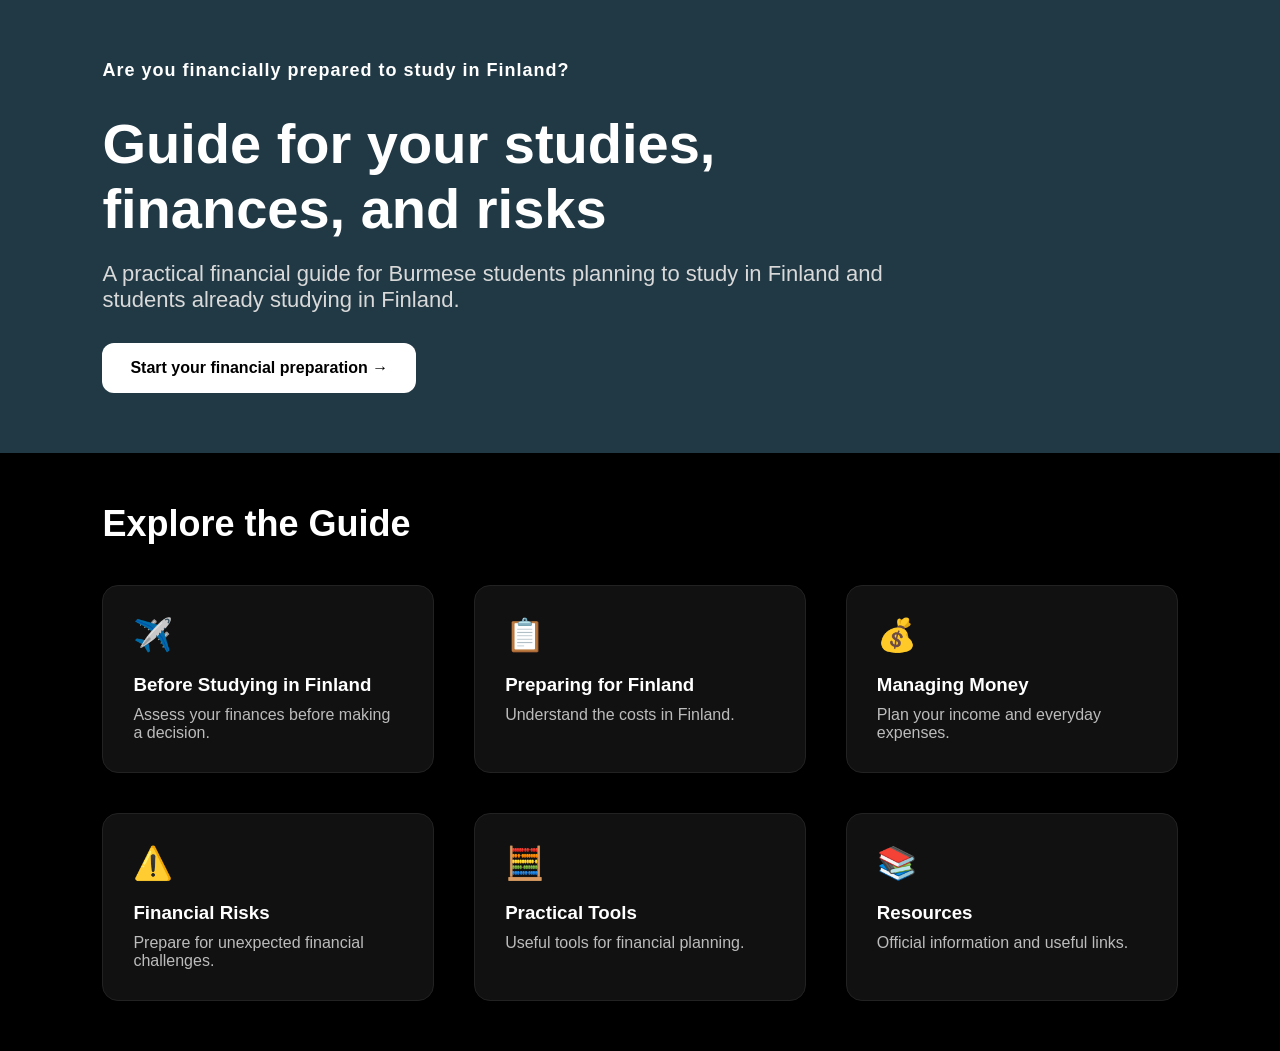
==== index.html @ 5224a12c "Rename main.html to index.html" ====
<!DOCTYPE html>
<html lang="en">
<head>
<meta charset="UTF-8">
<meta name="viewport" content="width=device-width, initial-scale=1.0">
<title>Financial Guide for Students in Finland</title>
<link rel="stylesheet" type="text/css" href="main.css">
<link rel="icon" type="image/x-icon" href="./image/favicon.png">
</head>

<body>

<div id="home">

    <section class="hero">

        <div class="logo">
         Are you financially prepared to study in Finland?
        </div>

        <h1>
        Guide for your studies, finances, and risks
        </h1>

        <p>
            A practical financial guide for Burmese students planning to study
            in Finland and students already studying in Finland.
        </p>

        <a href="#guide" class="btn">
            Start your financial preparation →
        </a>

    </section>

    <section class="container" id="guide">

        <h2 class="section-title">
            Explore the Guide
        </h2>

        <div class="grid">

            <div class="card" onclick="showPage('before')">
                <div class="card-icon">✈️</div>
                <h3>Before Studying in Finland</h3>
                <p>Assess your finances before making a decision.</p>
            </div>

            <div class="card" onclick="showPage('preparing')">
                <div class="card-icon">📋</div>
                <h3>Preparing for Finland</h3>
                <p>Understand the costs in Finland.</p>
            </div>

            <div class="card" onclick="showPage('money')">
                <div class="card-icon">💰</div>
                <h3>Managing Money</h3>
                <p>Plan your income and everyday expenses.</p>
            </div>

            <div class="card" onclick="showPage('risks')">
                <div class="card-icon">⚠️</div>
                <h3>Financial Risks</h3>
                <p>Prepare for unexpected financial challenges.</p>
            </div>

            <div class="card" onclick="showPage('tools')">
                <div class="card-icon">🧮</div>
                <h3>Practical Tools</h3>
                <p>Useful tools for financial planning.</p>
            </div>

            <div class="card" onclick="showPage('resources')">
                <div class="card-icon">📚</div>
                <h3>Resources</h3>
                <p>Official information and useful links.</p>
            </div>

        </div>

    </section>

</div>

<!-- BEFORE STUDYING -->

<section id="before" class="page">

    <button class="back-btn" onclick="goHome()">
        ← Back
    </button>

    <h2>Before Studying in Finland</h2>

    <p>
        This section helps prospective students evaluate whether they are
        financially prepared to study in Finland.
    </p>

    <ul>
        <li>Tuition fees</li>
        <li>Residence permit financial requirements</li>
        <li>Scholarships</li>
        <li>Estimated living costs</li>
        <li>Emergency funds</li>
    </ul>

</section>

<!-- PREPARING -->

<section id="preparing" class="page">

    <button class="back-btn" onclick="goHome()">
        ← Back
    </button>

    <h2>Preparing for Finland</h2>

    <ul>
        <li>Flight costs</li>
        <li>Housing deposits</li>
        <li>Health insurance</li>
        <li>Opening bank accounts</li>
        <li>Arrival checklist</li>
    </ul>

</section>

<!-- MONEY -->

<section id="money" class="page">

    <button class="back-btn" onclick="goHome()">
        ← Back
    </button>

    <h2>Managing Money</h2>

    <ul>
        <li>Budgeting techniques</li>
        <li>Tracking spending</li>
        <li>Part-time income management</li>
        <li>Saving strategies</li>
    </ul>

</section>

<!-- RISKS -->

<section id="risks" class="page">

    <button class="back-btn" onclick="goHome()">
        ← Back
    </button>

    <h2>Financial Risks</h2>

    <ul>
        <li>Inflation</li>
        <li>Currency fluctuations</li>
        <li>Rent increases</li>
        <li>Unexpected expenses</li>
    </ul>

</section>

<!-- TOOLS -->

<section id="tools" class="page">

    <button class="back-btn" onclick="goHome()">
        ← Back
    </button>

    <h2>Practical Tools</h2>

    <ul>
        <li>Budget Calculator</li>
        <li>Savings Goal Calculator</li>
        <li>Emergency Fund Calculator</li>
    </ul>

</section>

<!-- RESOURCES -->

<section id="resources" class="page">

    <button class="back-btn" onclick="goHome()">
        ← Back
    </button>

    <h2>Resources</h2>

    <ul>
        <li>Migri</li>
        <li>Kela</li>
        <li>Vero</li>
        <li>Studyinfo</li>
        <li>Student Housing Services</li>
    </ul>

</section>

<script>

function showPage(pageId){

    document.getElementById("home").classList.add("hidden");

    document.querySelectorAll(".page").forEach(page=>{
        page.classList.remove("active");
    });

    document.getElementById(pageId).classList.add("active");
}

function goHome(){

    document.getElementById("home").classList.remove("hidden");

    document.querySelectorAll(".page").forEach(page=>{
        page.classList.remove("active");
    });
}

</script>

</body>
</html>
---- main.css ----
*{
    margin:0;
    padding:0;
    box-sizing:border-box;
    font-family:Arial, sans-serif;
}

body{
    background:#000;
    color:white;
}

.hero{
    background:#203945;
    padding:60px 8%;
}

.logo{
    font-size:18px;
    font-weight:bold;
    letter-spacing:1px;
}

.hero h1{
    font-size:56px;
    margin-top:30px;
    max-width:800px;
}

.hero p{
    font-size:22px;
    margin-top:20px;
    color:#d9d9d9;
    max-width:850px;
}

.btn{
    display:inline-block;
    margin-top:30px;
    background:white;
    color:black;
    text-decoration:none;
    padding:16px 28px;
    border-radius:12px;
    font-weight:bold;
}

.container{
    padding:50px 8%;
}

.section-title{
    font-size:36px;
    margin-bottom:40px;
}

.grid{
    display:grid;
    grid-template-columns:repeat(auto-fit,minmax(300px,1fr));
    gap:40px;
}

.card{
    background:#111;
    border:1px solid #222;
    border-radius:16px;
    padding:30px;
    cursor:pointer;
    transition:0.3s;
}

.card:hover{
    transform:translateY(-5px);
    border-color:#22c55e;
}

.card-icon{
    font-size:32px;
    margin-bottom:20px;
}

.card h3{
    margin-bottom:10px;
}

.card p{
    color:#bcbcbc;
}

.page{
    display:none;
    padding:50px 8%;
}

.back-btn{
    background:#22c55e;
    color:black;
    border:none;
    padding:12px 20px;
    border-radius:10px;
    cursor:pointer;
    margin-bottom:30px;
    font-weight:bold;
}

.page h2{
    font-size:40px;
    margin-bottom:20px;
}

.page p{
    line-height:1.8;
    max-width:900px;
}

ul{
    margin-top:20px;
    margin-left:25px;
}

li{
    margin-top:10px;
}

.active{
    display:block;
}

.hidden{
    display:none;
}
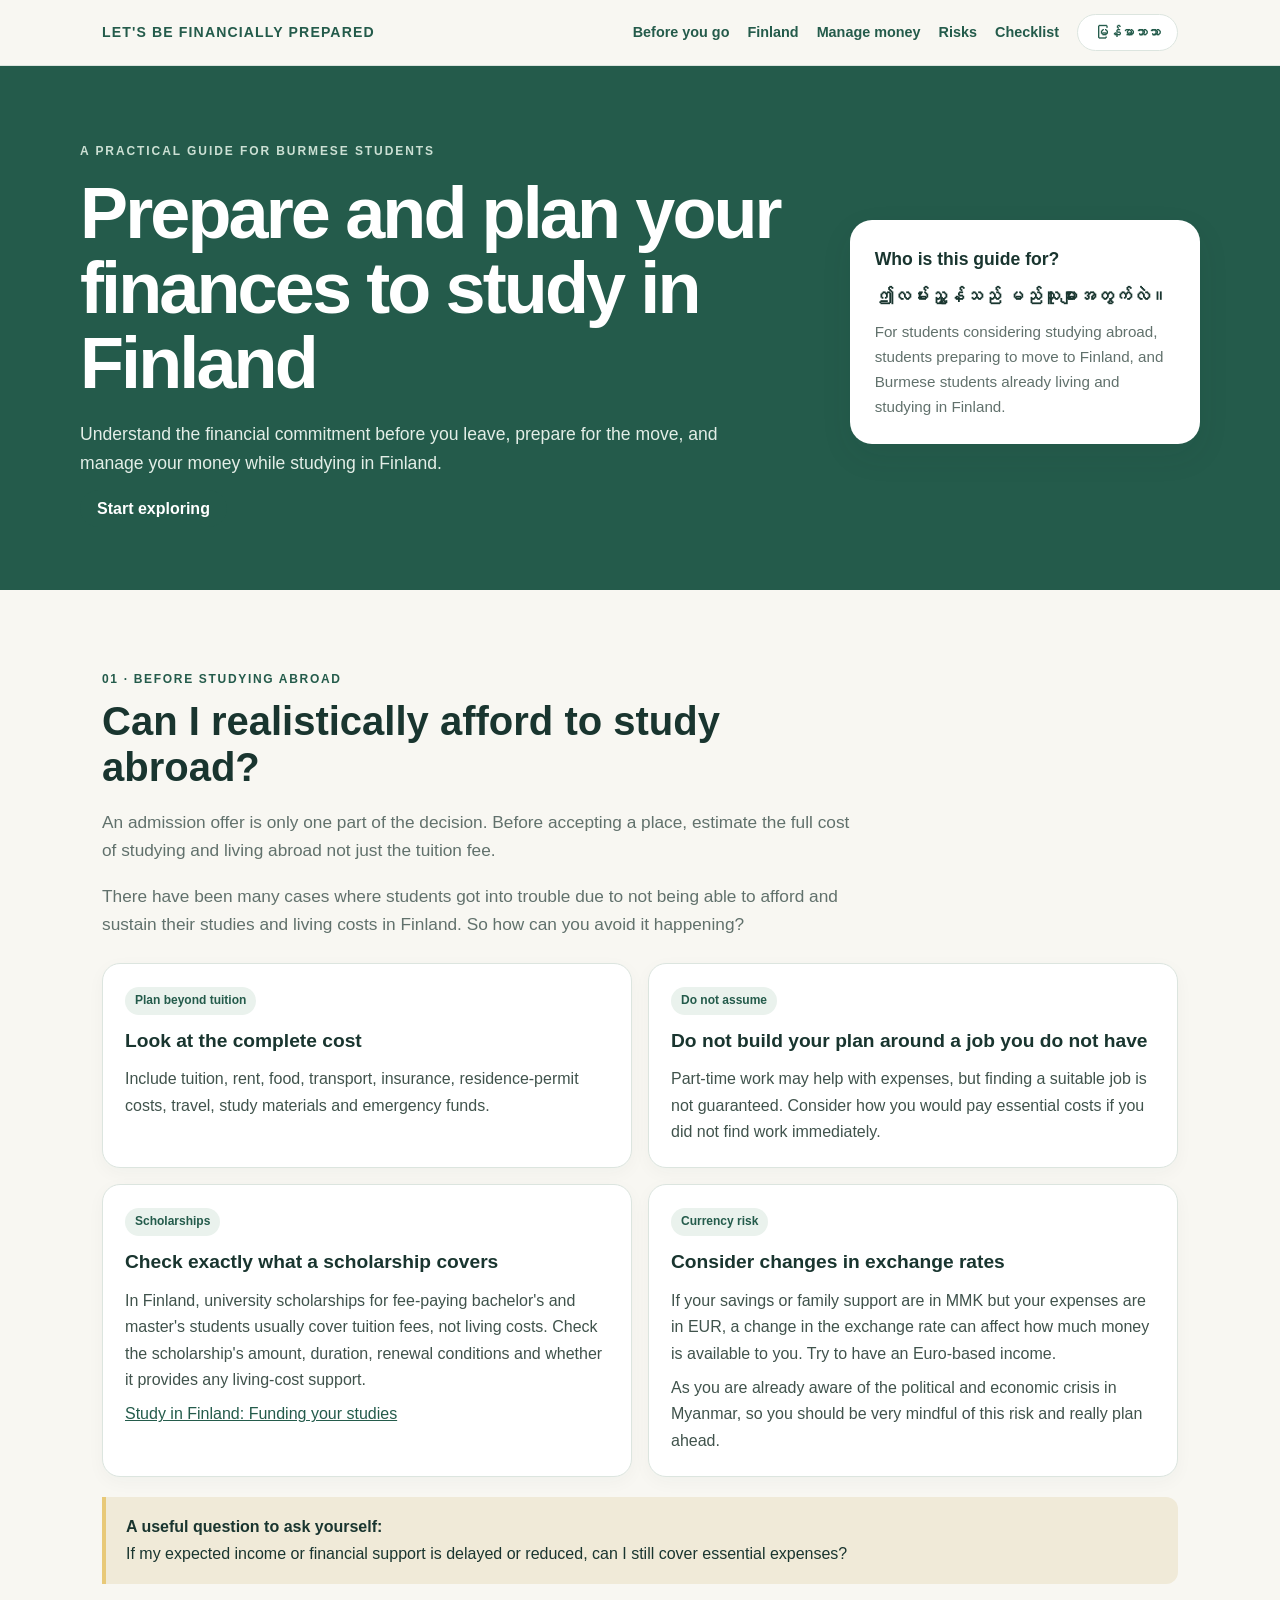
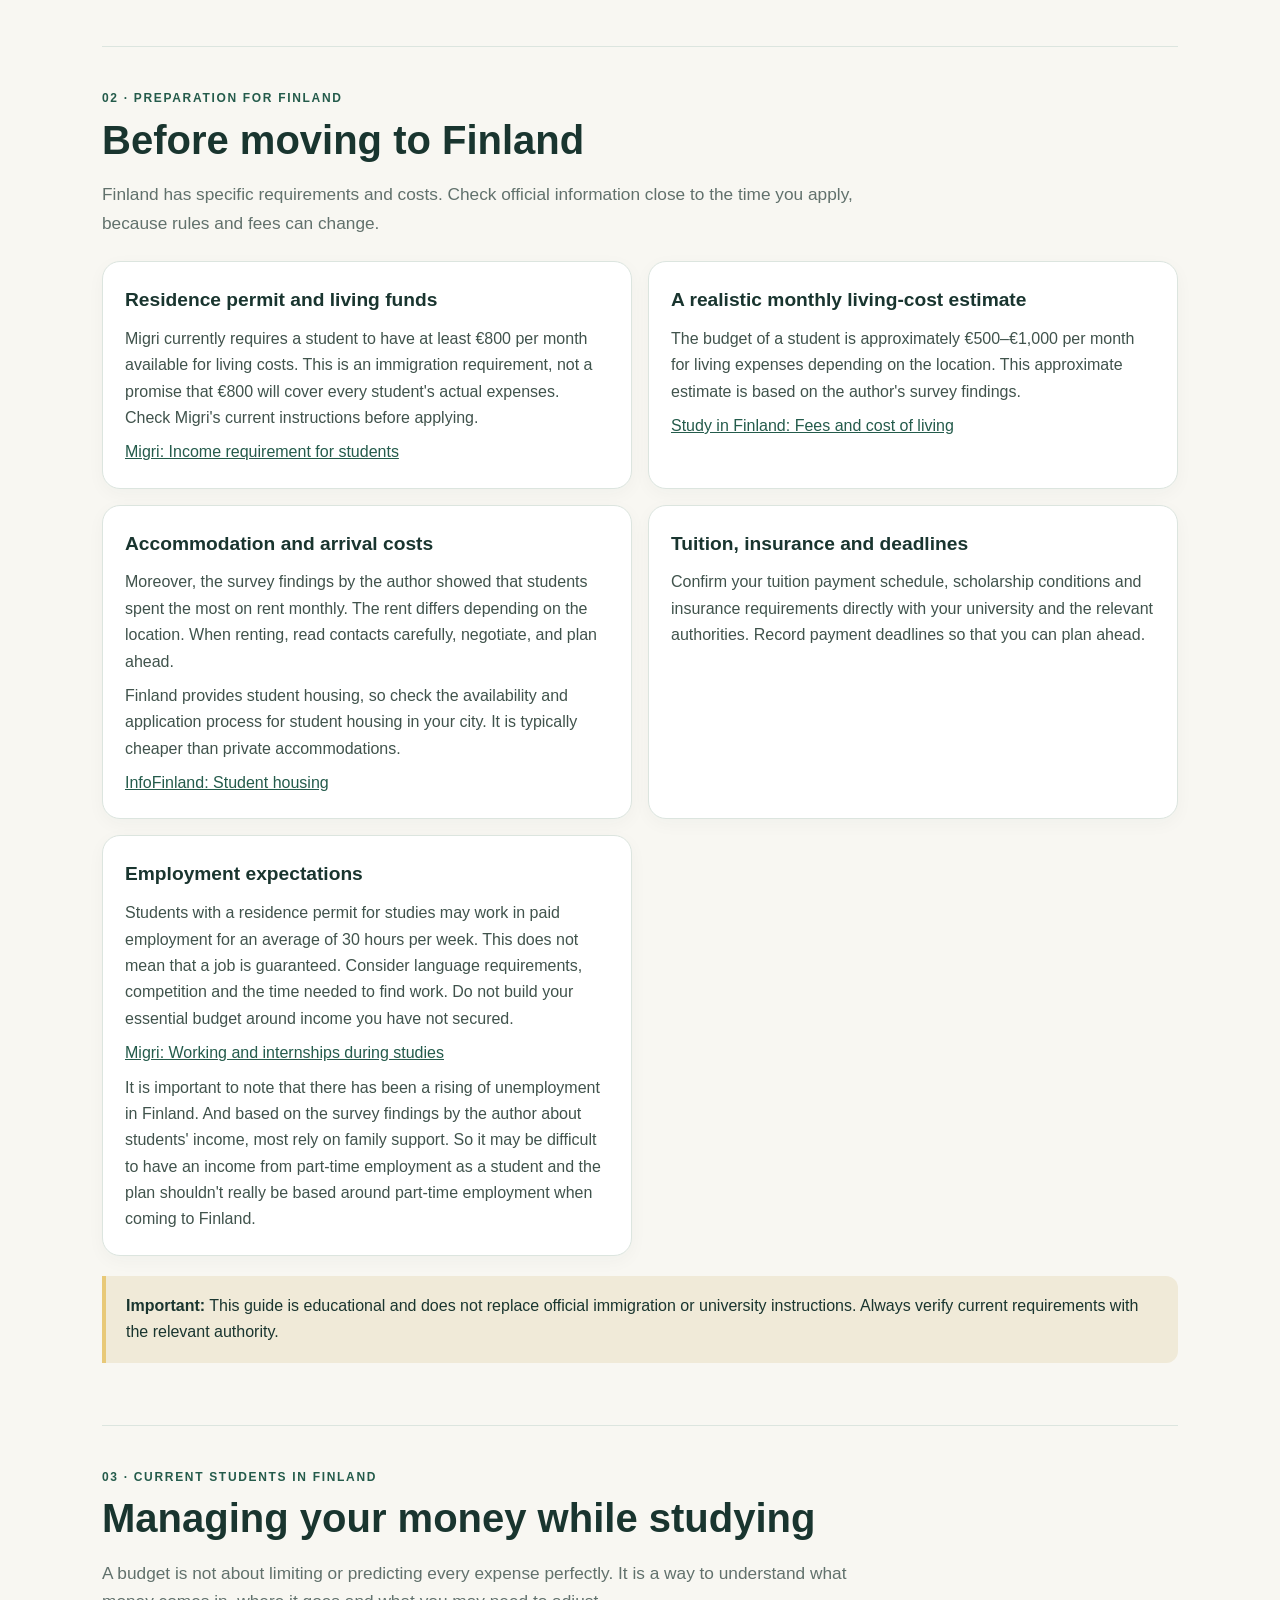
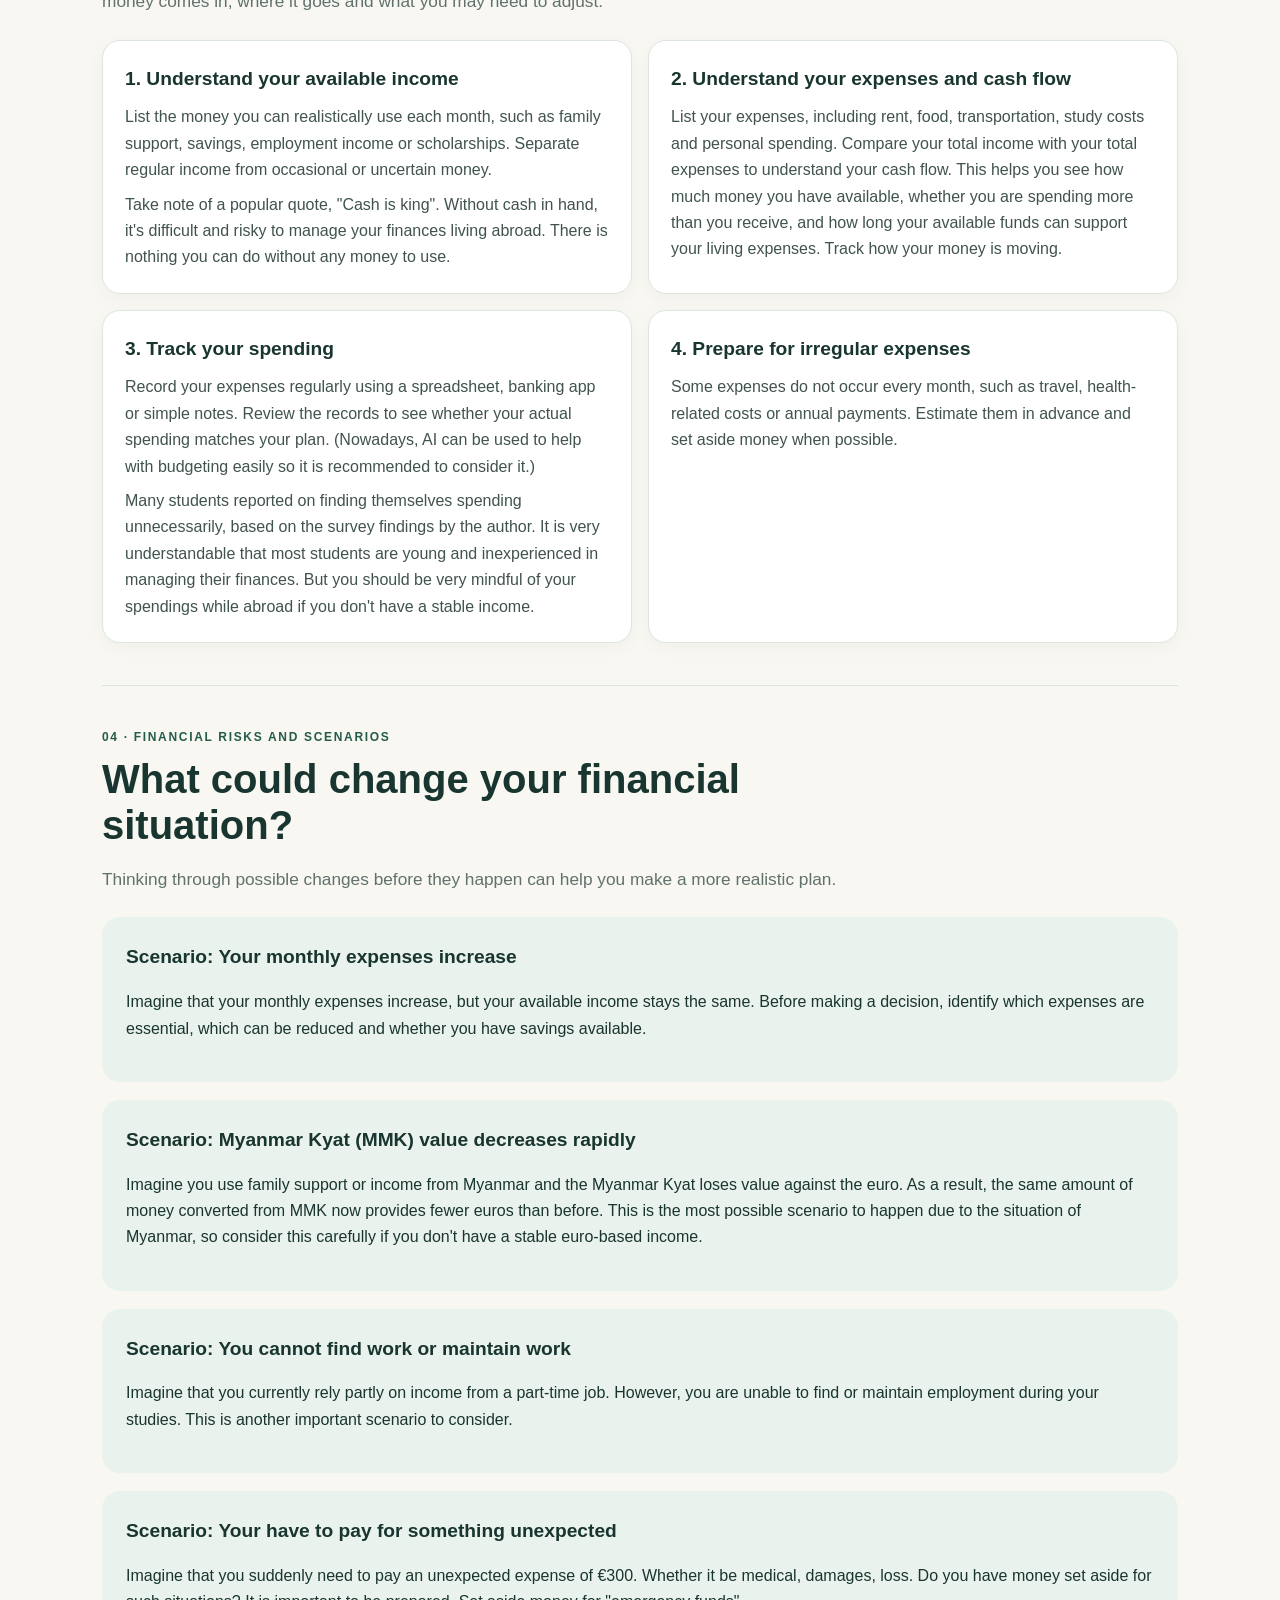
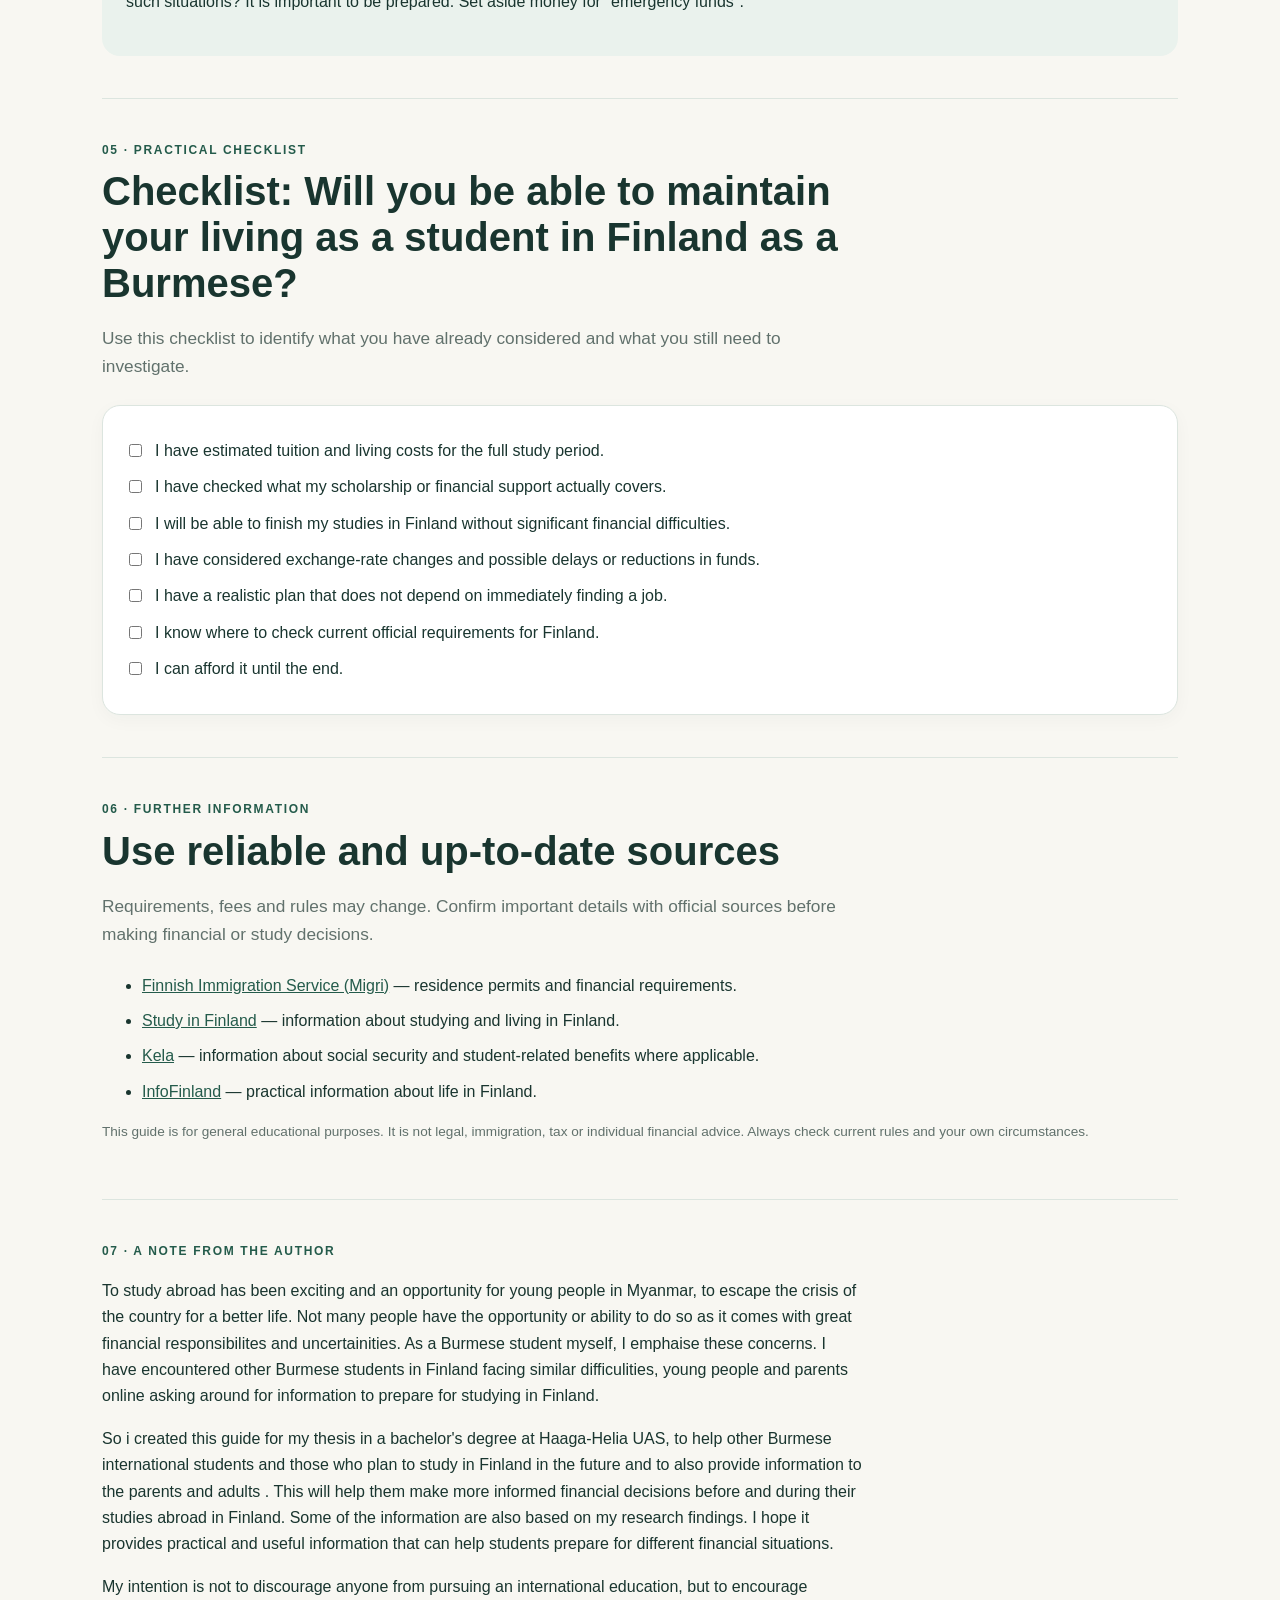
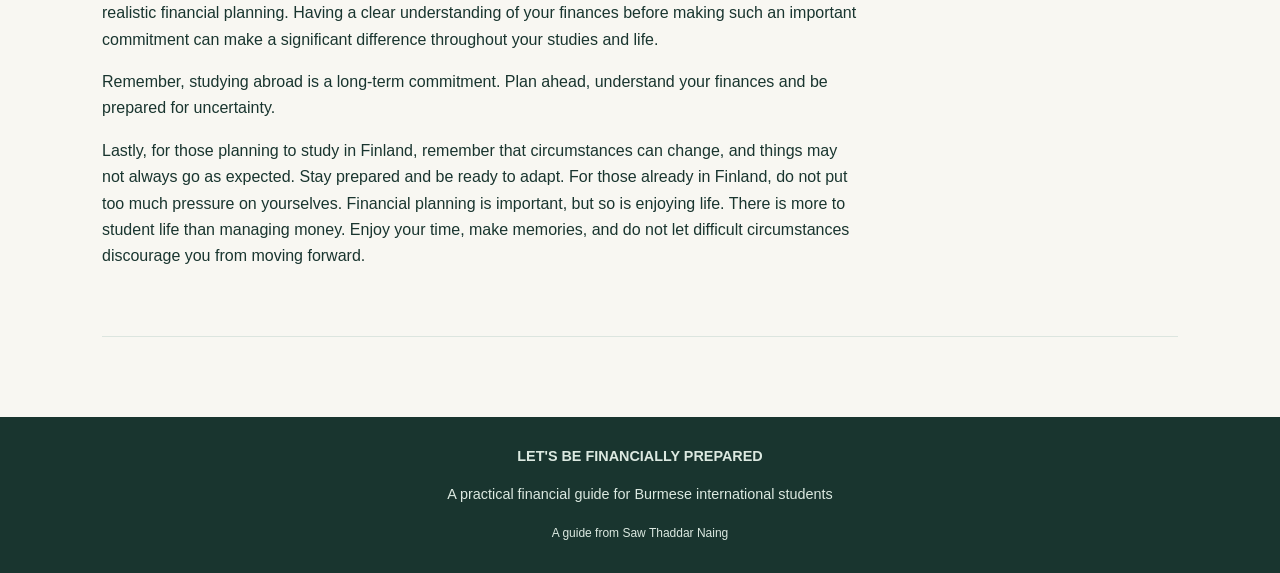
==== commit 14bd917d: "last" ====
--- a/index.html
+++ b/index.html
@@ -1,232 +1,350 @@
 <!DOCTYPE html>
 <html lang="en">
 <head>
-<meta charset="UTF-8">
-<meta name="viewport" content="width=device-width, initial-scale=1.0">
-<title>Financial Guide for Students in Finland</title>
-<link rel="stylesheet" type="text/css" href="main.css">
-<link rel="icon" type="image/x-icon" href="./image/favicon.png">
+  <meta charset="UTF-8">
+  <meta name="viewport" content="width=device-width, initial-scale=1.0">
+  <meta name="description" content="A bilingual financial preparedness guide for Burmese students planning to study abroad and students studying in Finland.">
+  <title>Financially Prepared | Burmese Student Guide</title>
+  <style>
+    :root {
+      --ink: #19352f; --muted: #61716c; --green: #245b4b; --mint: #eaf2ed;
+      --cream: #f8f7f2; --line: #dce5df; --gold: #e8c978; --white: #fff;
+      --shadow: 0 12px 32px rgba(25,53,47,.08);
+    }
+    * { box-sizing: border-box; }
+    html { scroll-behavior: smooth; }
+    body { margin: 0; background: var(--cream); color: var(--ink); font-family: Arial, "Noto Sans Myanmar", sans-serif; line-height: 1.65; }
+    a { color: var(--green); }
+    .topbar { position: sticky; top: 0; z-index: 10; background: rgba(248,247,242,.96); backdrop-filter: blur(10px); border-bottom: 1px solid var(--line); }
+    .nav { max-width: 1120px; margin: auto; padding: 14px 22px; display: flex; align-items: center; justify-content: space-between; gap: 16px; }
+    .brand { font-weight: 800; letter-spacing: .08em; font-size: .88rem; color: var(--green); }
+    .navlinks { display: flex; gap: 18px; flex-wrap: wrap; align-items: center; }
+    .navlinks a { text-decoration: none; font-size: .9rem; font-weight: 600; }
+    button, .button { border: 0; border-radius: 999px; padding: 10px 17px; background: var(--green); color: white; font-weight: 700; cursor: pointer; text-decoration: none; }
+    button.secondary { background: var(--white); color: var(--green); border: 1px solid var(--line); }
+    .hero { background: var(--green); color: white; padding: 76px 22px 68px; }
+    .hero-inner { max-width: 1120px; margin: auto; display: grid; grid-template-columns: 1.35fr .65fr; gap: 42px; align-items: center; }
+    .eyebrow { text-transform: uppercase; letter-spacing: .16em; font-size: .75rem; color: #cce0d4; font-weight: 700; }
+    h1 { font-size: clamp(2.4rem, 6vw, 4.5rem); line-height: 1.04; margin: 14px 0 20px; letter-spacing: -.04em; }
+    .hero p { max-width: 680px; color: #e3eee7; font-size: 1.1rem; }
+    .hero-card { background: #fff; color: var(--ink); border-radius: 22px; padding: 25px; box-shadow: var(--shadow); }
+    .hero-card strong { display: block; font-size: 1.1rem; margin-bottom: 8px; }
+    .hero-card p { color: var(--muted); font-size: .95rem; margin: 0; }
+    main { max-width: 1120px; margin: auto; padding: 38px 22px 80px; }
+    .section { padding: 42px 0; border-bottom: 1px solid var(--line); scroll-margin-top: 82px; }
+    .section-head { max-width: 760px; margin-bottom: 24px; }
+    .kicker { color: var(--green); text-transform: uppercase; font-size: .75rem; font-weight: 800; letter-spacing: .14em; }
+    h2 { font-size: clamp(1.8rem, 4vw, 2.5rem); line-height: 1.15; margin: 8px 0 12px; }
+    h3 { margin: 0 0 10px; font-size: 1.2rem; }
+    .lead { color: var(--muted); font-size: 1.08rem; }
+    .cards { display: grid; grid-template-columns: repeat(2, minmax(0,1fr)); gap: 16px; }
+    .card { background: white; border: 1px solid var(--line); border-radius: 18px; padding: 22px; box-shadow: 0 5px 18px rgba(25,53,47,.035); }
+    .card p { margin: 8px 0 0; color: #40534c; }
+    .tag { display: inline-block; background: var(--mint); color: var(--green); border-radius: 999px; padding: 4px 10px; font-size: .75rem; font-weight: 700; margin-bottom: 10px; }
+    .callout { background: #f0ead8; border-left: 4px solid var(--gold); padding: 17px 20px; border-radius: 0 12px 12px 0; margin: 20px 0; }
+    .steps { padding-left: 22px; }
+    .steps li { padding: 4px 0 8px; }
+    .lang-my { display: none; }
+    body.mm .lang-en { display: none; }
+    body.mm .lang-my { display: block; }
+    .bilingual-note { font-size: .85rem; color: var(--muted); }
+    .scenario { background: var(--mint); border-radius: 18px; padding: 24px; margin-top: 18px; }
+    .checklist label { display: flex; gap: 10px; margin: 10px 0; align-items: flex-start; }
+    .checklist input { margin-top: 6px; accent-color: var(--green); }
+    .resource-list li { margin: 9px 0; }
+    footer { background: #19352f; color: #dce9e1; padding: 28px 22px; text-align: center; font-size: .9rem; }
+    footer a { color: white; }
+    @media (max-width: 760px) {
+      .hero-inner { grid-template-columns: 1fr; }
+      .nav { align-items: flex-start; flex-direction: column; }
+      .navlinks { gap: 12px; }
+      .cards { grid-template-columns: 1fr; }
+    }
+  </style>
 </head>
-
 <body>
-
-<div id="home">
-
-    <section class="hero">
-
-        <div class="logo">
-         Are you financially prepared to study in Finland?
-        </div>
-
-        <h1>
-        Guide for your studies, finances, and risks
-        </h1>
-
-        <p>
-            A practical financial guide for Burmese students planning to study
-            in Finland and students already studying in Finland.
-        </p>
-
-        <a href="#guide" class="btn">
-            Start your financial preparation →
-        </a>
+<header class="topbar">
+  <nav class="nav" aria-label="Main navigation">
+    <div class="brand">LET'S BE FINANCIALLY PREPARED</div>
+    <div class="navlinks">
+      <a href="#before">Before you go</a>
+      <a href="#finland">Finland</a>
+      <a href="#manage">Manage money</a>
+      <a href="#risks">Risks</a>
+      <a href="#tools">Checklist</a>
+      <button class="secondary" id="languageButton" type="button" aria-label="Switch language">မြန်မာဘာသာ</button>
+    </div>
+  </nav>
+</header>
+
+<section class="hero">
+  <div class="hero-inner">
+    <div>
+      <div class="eyebrow lang-en">A practical guide for Burmese students</div>
+      <div class="eyebrow lang-my">မြန်မာကျောင်းသား/သူများအတွက် လက်တွေ့အသုံးဝင်သော လမ်းညွှန်</div>
+      <h1 class="lang-en">Prepare and plan your finances to study in Finland</h1>
+      <h1 class="lang-my">နိုင်ငံခြားပညာသင်ခရီး၊ သင့်ငွေကြေး၊ သင့်အစီအစဉ်</h1>
+      <p class="lang-en">Understand the financial commitment before you leave, prepare for the move, and manage your money while studying in Finland.</p>
+      <p class="lang-my">နိုင်ငံခြားသို့ မထွက်ခွာမီ ကုန်ကျစရိတ်များကို နားလည်ပါ။ ဖင်လန်သို့ ပြောင်းရွှေ့ရန် ပြင်ဆင်ပါ။ ပညာသင်နေစဉ် ငွေကြေးကို စနစ်တကျ စီမံခန့်ခွဲပါ။</p>
+      <a class="button" href="#before"><span class="lang-en">Start exploring</span><span class="lang-my">စတင်လေ့လာရန်</span></a>
+    </div>
+    <aside class="hero-card">
+      <strong class="lang-en">Who is this guide for?</strong>
+      <strong class="lang-my">ဤလမ်းညွှန်သည် မည်သူများအတွက်လဲ။</strong> 
+      <p class="lang-en">For students considering studying abroad, students preparing to move to Finland, and Burmese students already living and studying in Finland.</p>
+      <p class="lang-my">နိုင်ငံခြားတွင် ပညာသင်ရန် စဉ်းစားနေသူများ၊ ဖင်လန်သို့ ပြောင်းရွှေ့ရန် ပြင်ဆင်နေသူများနှင့် ဖင်လန်တွင် ပညာသင်နေပြီးသား မြန်မာကျောင်းသား/သူများအတွက် ဖြစ်သည်။</p>
+    </aside>
+  </div>
+</section>
+
+<main>
+  <section class="section" id="before">
+    <div class="section-head">
+      <div class="kicker">01 · Before studying abroad</div>
+      <h2 class="lang-en">Can I realistically afford to study abroad?</h2>
+      <h2 class="lang-my">နိုင်ငံခြားတွင် ပညာသင်ရန် ငွေကြေးအရ တကယ်တတ်နိုင်ပါသလား။</h2>
+      <p class="lead lang-en">An admission offer is only one part of the decision. Before accepting a place, estimate the full cost of studying and living abroad not just the tuition fee.</p>
+      <p class="lead lang-my">တက္ကသိုလ်ဝင်ခွင့်ရခြင်းသည် ဆုံးဖြတ်ချက်၏ အစိတ်အပိုင်းတစ်ခုသာ ဖြစ်သည်။ လက်ခံမဆုံးဖြတ်မီ ကျောင်းလခတစ်ခုတည်းမဟုတ်ဘဲ ပညာသင်ခြင်းနှင့် နေထိုင်ခြင်းအတွက် စုစုပေါင်းကုန်ကျစရိတ်ကို ခန့်မှန်းပါ။</p>
+      <p class="lead lang-en"> There have been many cases where students got into trouble due to not being able to afford and sustain their studies and living costs in Finland. So how can you avoid it happening?</p>
+      <p class="lead lang-my">ဖင်လန်နိုင်ငံတွင် ပညာသင်ကြားနေစဉ် ကျောင်းစရိတ်နှင့် နေထိုင်စရိတ်များကို ရေရှည်မတတ်နိုင်ခြင်းကြောင့် အခက်အခဲများ ကြုံတွေ့ခဲ့ရသော ကျောင်းသားများလည်း ရှိပါသည်။ ထိုကဲ့သို့သော အခြေအနေမျိုး မကြုံတွေ့ရစေရန် သင်မည်သို့ ကြိုတင်ပြင်ဆင်နိုင်မည်နည်း။</p>
+
+    </div>
+    <div class="cards">
+      <article class="card">
+        <span class="tag">Plan beyond tuition</span>
+        <h3 class="lang-en">Look at the complete cost</h3>
+        <h3 class="lang-my">စုစုပေါင်းကုန်ကျစရိတ်ကို ကြည့်ပါ</h3>
+        <p class="lang-en">Include tuition, rent, food, transport, insurance, residence-permit costs, travel, study materials and emergency funds.</p>
+        <p class="lang-my">ကျောင်းလခ၊ အိမ်ငှားခ၊ အစားအသောက်၊ သယ်ယူပို့ဆောင်ရေး၊ အာမခံ၊ နေထိုင်ခွင့်လျှောက်ထားစရိတ်၊ ခရီးစရိတ်၊ သင်ထောက်ကူပစ္စည်းနှင့် မမျှော်လင့်ထားသော ကုန်ကျစရိတ်များကို ထည့်တွက်ပါ။ </p>
+      </article>
+      <article class="card">
+        <span class="tag">Do not assume</span>
+        <h3 class="lang-en">Do not build your plan around a job you do not have</h3>
+        <h3 class="lang-my">မရရှိသေးသော အလုပ်ဝင်ငွေကို အခြေခံပြီး အစီအစဉ်မဆွဲပါနှင့်</h3>
+        <p class="lang-en">Part-time work may help with expenses, but finding a suitable job is not guaranteed. Consider how you would pay essential costs if you did not find work immediately.</p>
+        <p class="lang-my">အချိန်ပိုင်းအလုပ်သည် ကုန်ကျစရိတ်များကို ကူညီပေးနိုင်သော်လည်း သင့်တော်သောအလုပ်ကို ချက်ချင်းရမည်ဟု အာမခံမရှိပါ။ အလုပ်မရသေးသည့်အချိန်တွင် မဖြစ်မနေကုန်ကျစရိတ်များကို မည်သို့ပေးချေမည်ကို ကြိုတင်စဉ်းစားပါ။</p>
+      </article>
+      <article class="card">
+        <span class="tag">Scholarships</span>
+        <h3 class="lang-en">Check exactly what a scholarship covers</h3>
+        <h3 class="lang-my">ပညာသင်ဆုက မည်သည့်ကုန်ကျစရိတ်များကို ကာမိသည်ကို စစ်ဆေးပါ</h3>
+        <p class="lang-en">In Finland, university scholarships for fee-paying bachelor's and master's students usually cover tuition fees, not living costs. Check the scholarship's amount, duration, renewal conditions and whether it provides any living-cost support.</p>
+        <p class="lang-my">ဖင်လန်တွင် ကျောင်းလခပေးရသော ဘွဲ့ကြိုနှင့် မဟာဘွဲ့ကျောင်းသားများအတွက် တက္ကသိုလ်ပညာသင်ဆုများသည် ပုံမှန်အားဖြင့် ကျောင်းလခကိုသာ ကာမိပြီး နေထိုင်စရိတ်ကို မကာမိတတ်ပါ။ ပညာသင်ဆု၏ ပမာဏ၊ ကာလ၊ သက်တမ်းတိုးရန် စည်းကမ်းချက်များနှင့် နေထိုင်စရိတ်အတွက် အထောက်အပံ့ပါဝင်မှုရှိမရှိ စစ်ဆေးပါ။</p>
+        <p><a href="https://www.studyinfinland.fi/funding-your-studies" target="_blank" rel="noopener">Study in Finland: Funding your studies</a></p>
+      </article>
+      <article class="card">
+        <span class="tag">Currency risk</span>
+        <h3 class="lang-en">Consider changes in exchange rates</h3>
+        <h3 class="lang-my">ငွေလဲနှုန်းပြောင်းလဲမှုကို ထည့်သွင်းစဉ်းစားပါ</h3>
+        <p class="lang-en">If your savings or family support are in MMK but your expenses are in EUR, a change in the exchange rate can affect how much money is available to you. Try to have an Euro-based income.</p>
+        <p class="lang-my">သင့်စုဆောင်းငွေ သို့မဟုတ် မိသားစုထောက်ပံ့ငွေသည် ကျပ်ငွေဖြစ်ပြီး ကုန်ကျစရိတ်များသည် ယူရိုဖြစ်ပါက ငွေလဲနှုန်းပြောင်းလဲမှုကြောင့် ရရှိနိုင်သော ယူရိုပမာဏ ပြောင်းလဲနိုင်သည်။ ပညာသင်ကာလတစ်ခုလုံးအတွက် ငွေလဲနှုန်းတစ်ခုတည်းကိုသာ အခြေခံမထားပါနှင့်။ ယူရိုငွေဖြင့် ဝင်ငွေရရှိနိုင်မည့် နည်းလမ်းများကို ကြိုးစားရှာဖွေပါ။</p>
+        <p class="lang-en">As you are already aware of the political and economic crisis in Myanmar, so you should be very mindful of this risk and really plan ahead.</p>
+        <p class="lang-my">မြန်မာနိုင်ငံ၏ နိုင်ငံရေးနှင့် စီးပွားရေးအကျပ်အတည်းများအကြောင်း သင်သိရှိပြီးဖြစ်သည့်အတိုင်း ဤအန္တရာယ်ကို အလေးအနက်ထား စဉ်းစားရန်နှင့် ငွေကြေးဆိုင်ရာ အစီအစဉ်များကို ကြိုတင်သေချာစွာ ရေးဆွဲထားရန် အရေးကြီးပါသည်။</p>
+      </article>
+    </div>
+    <div class="callout">
+      <strong class="lang-en">A useful question to ask yourself:</strong><strong class="lang-my">မိမိကိုယ်ကို မေးသင့်သော မေးခွန်းတစ်ခု -</strong>
+      <div class="lang-en">If my expected income or financial support is delayed or reduced, can I still cover essential expenses?</div>
+      <div class="lang-my">မျှော်မှန်းထားသော ဝင်ငွေ သို့မဟုတ် ငွေကြေးထောက်ပံ့မှု နောက်ကျခြင်း သို့မဟုတ် လျော့နည်းခြင်းရှိပါက မဖြစ်မနေကုန်ကျစရိတ်များကို ဆက်လက်ပေးချေနိုင်ပါသလား။</div>
+    </div>
+  </section>
+
+  <section class="section" id="finland">
+    <div class="section-head">
+      <div class="kicker">02 · Preparation for Finland </div>
+      <h2 class="lang-en">Before moving to Finland</h2>
+      <h2 class="lang-my">ဖင်လန်သို့ မပြောင်းရွှေ့မီ</h2>
+      <p class="lead lang-en">Finland has specific requirements and costs. Check official information close to the time you apply, because rules and fees can change.</p>
+      <p class="lead lang-my">ဖင်လန်တွင် သီးခြားလိုအပ်ချက်များနှင့် ကုန်ကျစရိတ်များ ရှိသည်။ စည်းမျဉ်းများနှင့် အခကြေးငွေများ ပြောင်းလဲနိုင်သောကြောင့် လျှောက်ထားမည့်အချိန်နှင့် နီးကပ်စွာ တရားဝင်အချက်အလက်များကို စစ်ဆေးပါ။</p>
+    </div>
+    <div class="cards">
+      <article class="card">
+        <h3 class="lang-en">Residence permit and living funds</h3><h3 class="lang-my">နေထိုင်ခွင့်နှင့် နေထိုင်စရိတ်အတွက် ငွေကြေး</h3>
+        <p class="lang-en">Migri currently requires a student to have at least €800 per month available for living costs. This is an immigration requirement, not a promise that €800 will cover every student's actual expenses. Check Migri's current instructions before applying.</p>
+        <p class="lang-my">လက်ရှိ Migri သတ်မှတ်ချက်အရ ကျောင်းသားတစ်ဦးသည် နေထိုင်စရိတ်အတွက် တစ်လလျှင် အနည်းဆုံး ယူရို ၈၀၀ ရရှိနိုင်ရမည်။ ဤပမာဏသည် လူဝင်မှုကြီးကြပ်ရေးဆိုင်ရာ လိုအပ်ချက်ဖြစ်ပြီး ကျောင်းသားတိုင်း၏ အမှန်တကယ်ကုန်ကျစရိတ်အားလုံးကို ယူရို ၈၀၀ ဖြင့် လုံလောက်မည်ဟု အာမခံခြင်း မဟုတ်ပါ။ မလျှောက်ထားမီ Migri ၏ လက်ရှိညွှန်ကြားချက်များကို စစ်ဆေးပါ။</p>
+        <p><a href="https://migri.fi/en/income-requirement-for-students" target="_blank" rel="noopener">Migri: Income requirement for students</a></p>
+      </article>
+      <article class="card">
+        <h3 class="lang-en">A realistic monthly living-cost estimate</h3><h3 class="lang-my">လက်တွေ့ကျသော လစဉ်နေထိုင်စရိတ် ခန့်မှန်းချက်</h3>
+        <p class="lang-en">The budget of a student is approximately €500–€1,000 per month for living expenses depending on the location. This approximate estimate is based on the author's survey findings.</p>
+        <p class="lang-my">ကျောင်းသားတစ်ဦး၏ နေထိုင်စရိတ်သည် နေထိုင်ရာဒေသပေါ်မူတည်၍ တစ်လလျှင် ယူရို ၅၀၀ မှ ၁,၀၀၀ ခန့်အထိ ရှိနိုင်သည်။ ဤခန့်မှန်းပမာဏသည် စာရေးသူက ကောက်ယူခဲ့သော စစ်တမ်းရလဒ်များအပေါ် အခြေခံထားခြင်းဖြစ်သည်။</p>
+        <p><a href="https://www.studyinfinland.fi/funding-your-studies/fees-and-cost-living" target="_blank" rel="noopener">Study in Finland: Fees and cost of living</a></p>
+      </article>
+      <article class="card">
+        <h3 class="lang-en">Accommodation and arrival costs</h3><h3 class="lang-my">နေထိုင်ရန်နေရာနှင့် ရောက်ရှိချိန်ကုန်ကျစရိတ်</h3>
+        <p class="lang-en">Moreover, the survey findings by the author showed that students spent the most on rent monthly. The rent differs depending on the location. When renting, read contacts carefully, negotiate, and plan ahead.</p>
+        <p class="lang-my">ရောက်ရှိမီ သို့မဟုတ် ရောက်ရှိပြီးမကြာမီ အာမခံငွေ၊ ပထမလအိမ်ငှားခ၊ ပရိဘောဂနှင့် အိမ်သုံးပစ္စည်းများအတွက် ပေးချေရမည်လား စစ်ဆေးပါ။ ဝင်ငွေမရရှိမီကာလအတွက် ငွေကြေးကို ကြိုတင်စီစဉ်ပါ။</p>
+        <p class="lang-en">Finland provides student housing, so check the availability and application process for student housing in your city. It is typically cheaper than private accommodations.</p>
+        <p class="lang-my">ဖင်လန်နိုင်ငံတွင် ကျောင်းသားများအတွက် သီးသန့်အိမ်ရာများ (Student Housing) ရှိပါသည်။ ထို့ကြောင့် သင်နေထိုင်မည့်မြို့တွင် ကျောင်းသားအိမ်ရာများ ရရှိနိုင်မှုနှင့် လျှောက်ထားရမည့် လုပ်ငန်းစဉ်များကို ကြိုတင်စုံစမ်းပါ။ ကျောင်းသားအိမ်ရာများ၏ ငှားရမ်းခသည် ပုံမှန်အားဖြင့် ပုဂ္ဂလိကအိမ်ငှားခများထက် သက်သာလေ့ရှိပါသည်။</p>
+        <p><a href="https://infofinland.fi/en/housing/student-housing" target="_blank" rel="noopener">InfoFinland: Student housing</a></p>
+        
+      </article>
+      <article class="card">
+        <h3 class="lang-en">Tuition, insurance and deadlines</h3><h3 class="lang-my">ကျောင်းလခ၊ အာမခံနှင့် နောက်ဆုံးရက်များ</h3>
+        <p class="lang-en">Confirm your tuition payment schedule, scholarship conditions and insurance requirements directly with your university and the relevant authorities. Record payment deadlines so that you can plan ahead.</p>
+        <p class="lang-my">ကျောင်းလခပေးချေရမည့်အချိန်ဇယား၊ ပညာသင်ဆုစည်းကမ်းချက်များနှင့် အာမခံလိုအပ်ချက်များကို သင့်တက္ကသိုလ်နှင့် သက်ဆိုင်ရာအာဏာပိုင်များထံ တိုက်ရိုက်အတည်ပြုပါ။ ကြိုတင်စီစဉ်နိုင်ရန် ပေးချေရမည့်နောက်ဆုံးရက်များကို မှတ်သားထားပါ။</p>
+      </article>
+      <article class="card">
+        <h3 class="lang-en">Employment expectations</h3><h3 class="lang-my">အလုပ်အကိုင်နှင့်ပတ်သက်သော မျှော်မှန်းချက်များ</h3>
+        <p class="lang-en">Students with a residence permit for studies may work in paid employment for an average of 30 hours per week. This does not mean that a job is guaranteed. Consider language requirements, competition and the time needed to find work. Do not build your essential budget around income you have not secured.</p>
+        <p class="lang-my">ပညာသင်ရန် နေထိုင်ခွင့်ရရှိထားသော ကျောင်းသားများသည် အခကြေးငွေရသော အလုပ်ကို ပျမ်းမျှ တစ်ပတ်လျှင် နာရီ ၃၀ လုပ်ကိုင်နိုင်သည်။ သို့သော် အလုပ်ရရှိမည်ဟု အာမခံခြင်း မဟုတ်ပါ။ ဘာသာစကားလိုအပ်ချက်၊ အလုပ်အကိုင်ယှဉ်ပြိုင်မှုနှင့် အလုပ်ရှာဖွေရန် လိုအပ်သောအချိန်ကို ထည့်သွင်းစဉ်းစားပါ။ မရရှိသေးသော ဝင်ငွေကို အခြေခံပြီး မဖြစ်မနေကုန်ကျစရိတ်များအတွက် ဘတ်ဂျက်မဆွဲပါနှင့်။</p>
+        <p><a href="https://migri.fi/en/working-and-internships-during-studies" target="_blank" rel="noopener">Migri: Working and internships during studies</a></p>
+        <p class="lang-en"> It is important to note that there has been a rising of unemployment in Finland. And based on the survey findings by the author about students' income, most rely on family support. So it may be difficult to have an income from part-time employment as a student and the plan shouldn't really be based around part-time employment when coming to Finland.</p>
+        <p class="lang-my">ဖင်လန်နိုင်ငံတွင် အလုပ်လက်မဲ့နှုန်း မြင့်တက်လာနေကြောင်း သတိပြုရန် အရေးကြီးပါသည်။ ထို့အပြင် စာရေးသူက ကောက်ယူခဲ့သော စစ်တမ်းရလဒ်များအရ ကျောင်းသားအများစုသည် မိသားစုထံမှ ငွေကြေးထောက်ပံ့မှုကို အဓိကအားထားနေရကြောင်း တွေ့ရှိရပါသည်။ ထို့ကြောင့် ကျောင်းသားတစ်ဦးအနေဖြင့် အချိန်ပိုင်းအလုပ်မှ ဝင်ငွေရရှိရန် ခက်ခဲနိုင်ပါသည်။ ဖင်လန်နိုင်ငံသို့ ပညာသင်ရန် လာရောက်ရန် စီစဉ်သည့်အခါ အချိန်ပိုင်းအလုပ်မှ ရရှိမည့်ဝင်ငွေကို အဓိကအားထား၍ ငွေကြေးအစီအစဉ် မရေးဆွဲသင့်ပါ။</p>
+      </article>
+    </div>
+    <div class="callout">
+      <strong class="lang-en">Important:</strong><strong class="lang-my">အရေးကြီးသည် -</strong>
+      <span class="lang-en">This guide is educational and does not replace official immigration or university instructions. Always verify current requirements with the relevant authority.</span>
+      <span class="lang-my">ဤလမ်းညွှန်သည် ပညာပေးရည်ရွယ်ချက်အတွက်သာဖြစ်ပြီး လူဝင်မှုကြီးကြပ်ရေး သို့မဟုတ် တက္ကသိုလ်၏ တရားဝင်ညွှန်ကြားချက်များကို အစားမထိုးပါ။ လက်ရှိလိုအပ်ချက်များကို သက်ဆိုင်ရာအာဏာပိုင်ထံ အမြဲအတည်ပြုပါ။</span>
+    </div>
+  </section>
+
+  <section class="section" id="manage">
+    <div class="section-head">
+      <div class="kicker">03 · Current students in Finland</div>
+      <h2 class="lang-en">Managing your money while studying</h2>
+      <h2 class="lang-my">ပညာသင်နေစဉ် ငွေကြေးစီမံခန့်ခွဲခြင်း</h2>
+      <p class="lead lang-en">A budget is not about limiting or predicting every expense perfectly. It is a way to understand what money comes in, where it goes and what you may need to adjust.</p>
+      <p class="lead lang-my">ဘတ်ဂျက်ဆိုသည်မှာ ကုန်ကျစရိတ်တိုင်းကို အတိအကျ ကြိုတင်ခန့်မှန်းခြင်း မဟုတ်ပါ။ ဝင်ငွေမည်မျှရရှိသည်၊ ငွေများကို မည်သည့်နေရာတွင် သုံးစွဲနေသည်၊ မည်သည့်အရာများကို ပြင်ဆင်ရန်လိုအပ်သည်ကို နားလည်စေသော နည်းလမ်းတစ်ခုဖြစ်သည်။</p>
+    </div>
+    <div class="cards">
+      <article class="card">
+        <h3 class="lang-en">1. Understand your available income</h3><h3 class="lang-my">၁။ ရရှိနိုင်သော ဝင်ငွေကို နားလည်ပါ</h3>
+        <p class="lang-en">List the money you can realistically use each month, such as family support, savings, employment income or scholarships. Separate regular income from occasional or uncertain money.</p>
+        <p class="lang-my">မိသားစုထောက်ပံ့ငွေ၊ စုဆောင်းငွေ၊ အလုပ်ဝင်ငွေ သို့မဟုတ် ပညာသင်ဆုကဲ့သို့ လစဉ် အမှန်တကယ်အသုံးပြုနိုင်သော ငွေများကို စာရင်းပြုစုပါ။ ပုံမှန်ရရှိသောဝင်ငွေနှင့် ရံဖန်ရံခါ သို့မဟုတ် မသေချာသောငွေများကို ခွဲခြားပါ။</p>
+        <p class="lang-en">Take note of a popular quote, "Cash is king". Without cash in hand, it's difficult and risky to manage your finances living abroad. There is nothing you can do without any money to use.</p>
+        <p class="lang-my">ငွေသားသည် အရေးအကြီးဆုံးဖြစ်သည်” (Cash is King) ဟူသော လူသိများသည့် ဆိုရိုးစကားကို သတိပြုထားပါ။ နိုင်ငံခြားတွင် နေထိုင်စဉ် လက်ဝယ်အသုံးပြုနိုင်သော ငွေကြေးမရှိပါက သင်၏ငွေကြေးအခြေအနေကို စီမံခန့်ခွဲရန် ခက်ခဲသည့်အပြင် အန္တရာယ်လည်း များနိုင်ပါသည်။အသုံးပြုရန် ငွေတစ်ပြားတစ်ချပ်မျှ မရှိပါက မည်သည့်အရာကိုမျှ လုပ်ဆောင်နိုင်မည်မဟုတ်ပါ။</p>
+      </article>
+      <article class="card">
+        <h3 class="lang-en">2. Understand your expenses and cash flow</h3><h3 class="lang-my">၂။ သင်၏ အသုံးစရိတ်များနှင့် ငွေသားစီးဆင်းမှုကို နားလည်ပါ</h3>
+        <p class="lang-en">List your expenses, including rent, food, transportation, study costs and personal spending. Compare your total income with your total expenses to understand your cash flow. This helps you see how much money you have available, whether you are spending more than you receive, and how long your available funds can support your living expenses. Track how your money is moving.</p>
+        <p class="lang-my">အိမ်ငှားခ၊ အစားအသောက်၊ သယ်ယူပို့ဆောင်ရေး၊ ပညာသင်စရိတ်နှင့် ကိုယ်ပိုင်အသုံးစရိတ်များ အပါအဝင် သင်၏ အသုံးစရိတ်အားလုံးကို စာရင်းပြုစုပါ။ ထို့နောက် သင်၏ စုစုပေါင်းဝင်ငွေနှင့် စုစုပေါင်းအသုံးစရိတ်ကို နှိုင်းယှဉ်ပြီး ငွေသားစီးဆင်းမှုအခြေအနေကို သိရှိအောင် လုပ်ဆောင်ပါ။
+
+ဤသို့ပြုလုပ်ခြင်းဖြင့် သင့်တွင် အသုံးပြုရန် ငွေမည်မျှကျန်ရှိသည်၊ ရရှိသောဝင်ငွေထက် ပိုမိုသုံးစွဲနေခြင်း ရှိ၊ မရှိနှင့် လက်ရှိရှိနေသော ငွေကြေးဖြင့် နေထိုင်စရိတ်များကို မည်မျှကြာကြာ ဆက်လက်ကာမိနိုင်မည်ကို သိရှိနိုင်ပါသည်။
+
+သင့်ငွေကြေးများ မည်သို့ဝင်လာပြီး မည်သို့ထွက်သွားသည်ကို ပုံမှန်ခြေရာခံစစ်ဆေးပါ။</p> 
+      </article>
+      <article class="card">
+        <h3 class="lang-en">3. Track your spending</h3><h3 class="lang-my">၃။ အသုံးစရိတ်များကို မှတ်တမ်းတင်ပါ</h3>
+        <p class="lang-en">Record your expenses regularly using a spreadsheet, banking app or simple notes. Review the records to see whether your actual spending matches your plan. (Nowadays, AI can be used to help with budgeting easily so it is recommended to consider it.)</p>
+        <p class="lang-my">Spreadsheet၊ ဘဏ်အက်ပ် သို့မဟုတ် ရိုးရှင်းသောမှတ်စုများကို အသုံးပြုပြီး အသုံးစရိတ်များကို ပုံမှန်မှတ်တမ်းတင်ပါ။ အမှန်တကယ်သုံးစွဲမှုသည် သင့်အစီအစဉ်နှင့် ကိုက်ညီမှုရှိမရှိ ပြန်လည်စစ်ဆေးပါ။ ယနေ့ခေတ်တွင် AI ကို အသုံးပြု၍ ငွေကြေးဘတ်ဂျက်ကို အလွယ်တကူ ရေးဆွဲစီမံနိုင်ပြီဖြစ်သောကြောင့် ဘတ်ဂျက်ရေးဆွဲရာတွင် AI ၏အကူအညီကို အသုံးပြုရန်လည်း စဉ်းစားသင့်ပါသည်။</p>
+        <p class="lang-en">Many students reported on finding themselves spending unnecessarily, based on the survey findings by the author. It is very understandable that most students are young and inexperienced in managing their finances. But you should be very mindful of your spendings while abroad if you don't have a stable income.</p>
+        <p class="lang-my">စာရေးသူက ကောက်ယူခဲ့သော စစ်တမ်းရလဒ်များအရ ကျောင်းသားအများအပြားသည် မလိုအပ်ဘဲ ငွေသုံးစွဲမိကြောင်း ဖော်ပြခဲ့ကြပါသည်။ ကျောင်းသားအများစုသည် အသက်ငယ်ရွယ်ပြီး ကိုယ်ပိုင်ငွေကြေးကို စီမံခန့်ခွဲရာတွင် အတွေ့အကြုံနည်းပါးကြသေးသည့်အတွက် ထိုသို့ဖြစ်ရခြင်းမှာ နားလည်နိုင်ပါသည်။ သို့သော် နိုင်ငံခြားတွင် ပညာသင်ကြားနေထိုင်စဉ် ပုံမှန်ဝင်ငွေတစ်ခု မရှိပါက မိမိ၏ အသုံးစရိတ်များကို အထူးဂရုပြု၍ စီမံခန့်ခွဲရန် အလွန်အရေးကြီးပါသည်။</p>
+      </article>
+      <article class="card">
+        <h3 class="lang-en">4. Prepare for irregular expenses</h3><h3 class="lang-my">၄။ ပုံမှန်မဟုတ်သော ကုန်ကျစရိတ်များအတွက် ပြင်ဆင်ပါ</h3>
+        <p class="lang-en">Some expenses do not occur every month, such as travel, health-related costs or annual payments. Estimate them in advance and set aside money when possible.</p>
+        <p class="lang-my">ခရီးစရိတ်၊ ကျန်းမာရေးဆိုင်ရာကုန်ကျစရိတ် သို့မဟုတ် နှစ်စဉ်ပေးချေရသောငွေများကဲ့သို့ အချို့ကုန်ကျစရိတ်များသည် လစဉ်မဖြစ်ပေါ်ပါ။ ကြိုတင်ခန့်မှန်းပြီး ဖြစ်နိုင်ပါက ငွေသီးသန့်ဖယ်ထားပါ။</p>
+        <p class="lang-en"> </p>
+      </article>
+    </div>
+  </section>
+
+  <section class="section" id="risks">
+    <div class="section-head">
+      <div class="kicker">04 · Financial risks and scenarios</div>
+      <h2 class="lang-en">What could change your financial situation?</h2>
+      <h2 class="lang-my">သင့်ငွေကြေးအခြေအနေကို မည်သည့်အရာများက ပြောင်းလဲစေနိုင်သလဲ။</h2>
+      <p class="lead lang-en">Thinking through possible changes before they happen can help you make a more realistic plan.</p>
+      <p class="lead lang-my">ဖြစ်လာနိုင်သော အပြောင်းအလဲများကို ကြိုတင်စဉ်းစားခြင်းသည် ပိုမိုလက်တွေ့ကျသော အစီအစဉ်တစ်ခု ပြုလုပ်နိုင်ရန် ကူညီပေးသည်။</p>
+    </div>
+    <div class="scenario">
+      <h3 class="lang-en">Scenario: Your monthly expenses increase</h3><h3 class="lang-my">ဖြစ်နိုင်သည့်အခြေအနေ - သင့်လစဉ်ကုန်ကျစရိတ်များ မြင့်တက်လာသည်</h3>
+      <p class="lang-en">Imagine that your monthly expenses increase, but your available income stays the same. Before making a decision, identify which expenses are essential, which can be reduced and whether you have savings available.</p>
+      <p class="lang-my">သင့်လစဉ်ကုန်ကျစရိတ်များ မြင့်တက်လာသော်လည်း ရရှိနိုင်သောဝင်ငွေမှာ မပြောင်းလဲဟု စဉ်းစားကြည့်ပါ။ ဆုံးဖြတ်ချက်မချမီ မဖြစ်မနေကုန်ကျစရိတ်များ၊ လျှော့ချနိုင်သောကုန်ကျစရိတ်များနှင့် အသုံးပြုနိုင်သော စုဆောင်းငွေရှိမရှိကို ခွဲခြားပါ။</p>
+     
+    </div>
+    <div class="scenario">
+      <h3 class="lang-en">Scenario: Myanmar Kyat (MMK) value decreases rapidly</h3><h3 class="lang-my">ဖြစ်နိုင်သည့်အခြေအနေ - မြန်မာကျပ်ငွေ (MMK) တန်ဖိုး လျင်မြန်စွာ ကျဆင်းလာခြင်း</h3>
+      <p class="lang-en">Imagine you use family support or income from Myanmar and the Myanmar Kyat loses value against the euro. As a result, the same amount of money converted from MMK now provides fewer euros than before. This is the most possible scenario to happen due to the situation of Myanmar, so consider this carefully if you don't have a stable euro-based income.</p>
+      <p class="lang-my">သင်သည် မြန်မာနိုင်ငံမှ မိသားစုထောက်ပံ့ငွေ သို့မဟုတ် ဝင်ငွေကို အားထားနေရသည်ဟု စိတ်ကူးကြည့်ပါ။ မြန်မာကျပ်ငွေတန်ဖိုးသည် ယူရိုနှင့် နှိုင်းယှဉ်ပါက ကျဆင်းသွားသည့်အခါ ယခင်ကကဲ့သို့ မြန်မာကျပ်ငွေပမာဏတူညီသော်လည်း ယူရိုသို့ လဲလှယ်လိုက်ပါက ယခင်ထက် ယူရိုငွေ ပိုမိုနည်းပါးစွာသာ ရရှိတော့မည်ဖြစ်သည်။ မြန်မာနိုင်ငံ၏ လက်ရှိအခြေအနေများကြောင့် ဤကဲ့သို့သော အခြေအနေမျိုး ဖြစ်ပေါ်လာနိုင်ခြေ အလွန်များပါသည်။ ထို့ကြောင့် ယူရိုငွေဖြင့် ပုံမှန်ဝင်ငွေတစ်ခု မရှိပါက ဤအန္တရာယ်ကို သေချာစွာ ထည့်သွင်းစဉ်းစားပြီး ကြိုတင်ပြင်ဆင်ထားသင့်ပါသည်။</p>
+      
+    </div>
+        <div class="scenario">
+      <h3 class="lang-en">Scenario: You cannot find work or maintain work</h3><h3 class="lang-my">ဖြစ်နိုင်သည့်အခြေအနေ - ကျောင်းတက်နေစဉ် အချိန်ပိုင်းအလုပ် မရရှိခြင်း သို့မဟုတ် အလုပ်ဆက်လက်မလုပ်ကိုင်နိုင်ခြင်း</h3>
+      <p class="lang-en">Imagine that you currently rely partly on income from a part-time job. However, you are unable to find or maintain employment during your studies. This is another important scenario to consider. </p>
+      <p class="lang-my">လက်ရှိတွင် သင်သည် အချိန်ပိုင်းအလုပ်မှ ရရှိသောဝင်ငွေကို တစ်စိတ်တစ်ပိုင်း အားထားနေရသည်ဟု စိတ်ကူးကြည့်ပါ။ သို့သော် ပညာသင်ကြားနေစဉ် အလုပ်ရှာမရခြင်း သို့မဟုတ် ရရှိထားသောအလုပ်ကို ဆက်လက်လုပ်ကိုင်နိုင်ခြင်းမရှိသည့် အခြေအနေမျိုး ကြုံတွေ့လာနိုင်ပါသည်။ ဤအခြေအနေသည်လည်း ကြိုတင်ထည့်သွင်းစဉ်းစားထားသင့်သည့် အရေးကြီးသော အန္တရာယ်တစ်ခုဖြစ်ပါသည်။</p>
+    </div>
+
+      <div class="scenario">
+      <h3 class="lang-en">Scenario: Your have to pay for something unexpected</h3><h3 class="lang-my">ဖြစ်နိုင်သည့်အခြေအနေ - မမျှော်လင့်ထားသော ကုန်ကျစရိတ်</h3>
+      <p class="lang-en">Imagine that you suddenly need to pay an unexpected expense of €300. Whether it be medical, damages, loss. Do you have money set aside for such situations? It is important to be prepared. Set aside money for "emergency funds".</p>
+      <p class="lang-my">ဥပမာအားဖြင့် ဆေးကုသစရိတ်၊ ပစ္စည်းပျက်စီးမှုကြောင့် ကုန်ကျစရိတ် သို့မဟုတ် ပစ္စည်းပျောက်ဆုံးမှု စသည့် မမျှော်လင့်ထားသော အသုံးစရိတ် ယူရို ၃၀၀ ကို ရုတ်တရက် ပေးချေရမည်ဟု စိတ်ကူးကြည့်ပါ။ ထိုကဲ့သို့သော အခြေအနေမျိုး ကြုံတွေ့လာပါက အသုံးပြုနိုင်ရန် သီးသန့်ဖယ်ထားသော ငွေကြေး ရှိပါသလား။ ဤကဲ့သို့သော မမျှော်လင့်ထားသည့် အခြေအနေများအတွက် ကြိုတင်ပြင်ဆင်ထားရန် အရေးကြီးပါသည်။ ထို့ကြောင့် အရေးပေါ်အသုံးစရိတ်များအတွက် ငွေကြေးကို ပုံမှန်စုဆောင်းပြီး သီးသန့်ဖယ်ထားပါ။</p>
+    </div>
+
+  </section>
+
+  <section class="section" id="tools">
+    <div class="section-head">
+      <div class="kicker">05 · Practical checklist</div>
+      <h2 class="lang-en">Checklist: Will you be able to maintain your living as a student in Finland as a Burmese?</h2>
+      <h2 class="lang-my">စစ်ဆေးရန်စာရင်း - မြန်မာနိုင်ငံသားတစ်ဦးအနေဖြင့် ဖင်လန်နိုင်ငံတွင် ကျောင်းသားဘဝကို ငွေကြေးအရ ရေရှည်ရပ်တည်နိုင်ပါမည်လား။</h2>
+      <p class="lead lang-en">Use this checklist to identify what you have already considered and what you still need to investigate.</p>
+      <p class="lead lang-my">စဉ်းစားပြီးသောအချက်များနှင့် ထပ်မံလေ့လာရန်လိုအပ်သောအချက်များကို သိရှိရန် ဤစာရင်းကို အသုံးပြုပါ။</p>
+    </div>
+    <div class="card checklist">
+      <label><input type="checkbox"><span class="lang-en">I have estimated tuition and living costs for the full study period.</span><span class="lang-my">ပညာသင်ကာလတစ်ခုလုံးအတွက် ကျောင်းလခနှင့် နေထိုင်စရိတ်ကို ခန့်မှန်းထားသည်။</span></label>
+      <label><input type="checkbox"><span class="lang-en">I have checked what my scholarship or financial support actually covers.</span><span class="lang-my">ပညာသင်ဆု သို့မဟုတ် ငွေကြေးထောက်ပံ့မှုက မည်သည့်အရာများကို ကာမိသည်ကို စစ်ဆေးထားသည်။</span></label>
+      <label><input type="checkbox"><span class="lang-en">I will be able to finish my studies in Finland without significant financial difficulties.</span><span class="lang-my">ဖင်လန်နိုင်ငံတွင် ပညာသင်ကြားနေစဉ် သိသာထင်ရှားသော ငွေကြေးအခက်အခဲများ မကြုံတွေ့ဘဲ ပညာသင်ကြားမှုကို အဆုံးသတ်နိုင်မည်ဟု ယုံကြည်ပါသည်။</span></label>
+      <label><input type="checkbox"><span class="lang-en">I have considered exchange-rate changes and possible delays or reductions in funds.</span><span class="lang-my">ငွေလဲနှုန်းပြောင်းလဲမှုနှင့် ငွေကြေးရရှိမှု နောက်ကျခြင်း သို့မဟုတ် လျော့နည်းခြင်းတို့ကို ထည့်သွင်းစဉ်းစားထားသည်။</span></label>
+      <label><input type="checkbox"><span class="lang-en">I have a realistic plan that does not depend on immediately finding a job.</span><span class="lang-my">ချက်ချင်းအလုပ်ရရှိမည်ဟု မယူဆထားသော လက်တွေ့ကျသည့် အစီအစဉ်တစ်ခု ရှိသည်။</span></label>
+      <label><input type="checkbox"><span class="lang-en">I know where to check current official requirements for Finland.</span><span class="lang-my">ဖင်လန်၏ လက်ရှိတရားဝင်လိုအပ်ချက်များကို မည်သည့်နေရာတွင် စစ်ဆေးရမည်ကို သိရှိထားသည်။</span></label>
+      <label><input type="checkbox"><span class="lang-en">I can afford it until the end. </span><span class="lang-my">အဆုံးအထိ ပညာသင်ကြားနိုင်ရန် လိုအပ်သော ကုန်ကျစရိတ်များကို ကျွန်ုပ် တတ်နိုင်ပါသည်။</span></label>
+
+    </div>
+  </section>
+
+  <section class="section" id="resources">
+    <div class="section-head">
+      <div class="kicker">06 · Further information</div>
+      <h2 class="lang-en">Use reliable and up-to-date sources</h2>
+      <h2 class="lang-my">ယုံကြည်စိတ်ချရပြီး နောက်ဆုံးရ အချက်အလက်များကို အသုံးပြုပါ</h2>
+      <p class="lead lang-en">Requirements, fees and rules may change. Confirm important details with official sources before making financial or study decisions.</p>
+      <p class="lead lang-my">လိုအပ်ချက်များ၊ အခကြေးငွေများနှင့် စည်းမျဉ်းများသည် ပြောင်းလဲနိုင်သည်။ ပညာရေး သို့မဟုတ် ငွေကြေးဆိုင်ရာ ဆုံးဖြတ်ချက်များ မချမီ အရေးကြီးသောအချက်အလက်များကို တရားဝင်ရင်းမြစ်များထံ အတည်ပြုပါ။</p>
+    </div>
+    <ul class="resource-list">
+      <li><a href="https://migri.fi/en/home" target="_blank" rel="noopener">Finnish Immigration Service (Migri)</a> — residence permits and financial requirements.</li>
+      <li><a href="https://www.studyinfinland.fi/" target="_blank" rel="noopener">Study in Finland</a> — information about studying and living in Finland.</li>
+      <li><a href="https://www.kela.fi/" target="_blank" rel="noopener">Kela</a> — information about social security and student-related benefits where applicable.</li>
+      <li><a href="https://www.infofinland.fi/" target="_blank" rel="noopener">InfoFinland</a> — practical information about life in Finland.</li>
+    </ul>
+    <p class="bilingual-note lang-en">This guide is for general educational purposes. It is not legal, immigration, tax or individual financial advice. Always check current rules and your own circumstances.</p>
+    <p class="bilingual-note lang-my">ဤလမ်းညွှန်သည် အထွေထွေပညာပေးရည်ရွယ်ချက်အတွက်သာ ဖြစ်သည်။ ဥပဒေ၊ လူဝင်မှုကြီးကြပ်ရေး၊ အခွန် သို့မဟုတ် တစ်ဦးချင်းငွေကြေးအကြံပေးချက် မဟုတ်ပါ။ လက်ရှိစည်းမျဉ်းများနှင့် မိမိ၏အခြေအနေကို အမြဲစစ်ဆေးပါ။</p>
+  </section>
+
+  <section class="section" id="notes">
+      <div class="section-head">
+       <div class="kicker">07 · A note from the author</div> 
+       <p class="lang-en">To study abroad has been exciting and an opportunity for young people in Myanmar, to escape the crisis of the country for a better life. Not many people have the opportunity or ability to do so as it comes with great financial responsibilites and uncertainities. As a Burmese student myself, I emphaise these concerns. I have encountered other Burmese students in Finland facing similar difficulities, young people and parents online asking around for information to prepare for studying in Finland.   </p>
+       <p class="lang-my">နိုင်ငံခြားတွင် ပညာသင်ကြားခြင်းသည် မြန်မာနိုင်ငံရှိ လူငယ်များအတွက် စိတ်လှုပ်ရှားဖွယ်ရာ အခွင့်အလမ်းတစ်ခုဖြစ်ပြီး မိမိတို့နိုင်ငံ၏ လက်ရှိအကျပ်အတည်းများမှ ရုန်းထွက်ကာ ပိုမိုကောင်းမွန်သော ဘဝတစ်ခုကို ရှာဖွေနိုင်မည့် အခွင့်အရေးတစ်ခုလည်း ဖြစ်ပါသည်။ သို့သော် နိုင်ငံခြားတွင် ပညာသင်ကြားရန်အတွက် ကြီးမားသော ငွေကြေးဆိုင်ရာ တာဝန်ယူမှုများနှင့် မသေချာမရေရာမှုများ ရှိနေသောကြောင့် လူတိုင်းတွင် ထိုအခွင့်အရေး သို့မဟုတ် ငွေကြေးတတ်နိုင်မှု မရှိကြပါ။ မြန်မာကျောင်းသူတစ်ဦးဖြစ်သည့် ကျွန်မအနေဖြင့်လည်း ဤစိုးရိမ်ပူပန်မှုများကို ကောင်းစွာနားလည်ပါသည်။ ဖင်လန်နိုင်ငံတွင် အလားတူအခက်အခဲများကို ရင်ဆိုင်နေရသော မြန်မာကျောင်းသား၊ ကျောင်းသူများနှင့် တွေ့ဆုံခဲ့ရသကဲ့သို့ ဖင်လန်နိုင်ငံတွင် ပညာသင်ကြားရန် ကြိုတင်ပြင်ဆင်နိုင်ရေးအတွက် သတင်းအချက်အလက်များကို အွန်လိုင်းပေါ်တွင် မေးမြန်းရှာဖွေနေကြသော လူငယ်များနှင့် မိဘများကိုလည်း တွေ့မြင်ခဲ့ရပါသည်။</p>
+       <p class="lang-en">So i created this guide for my thesis in a bachelor's degree at Haaga-Helia UAS, to help other Burmese international students and those who plan to study in Finland in the future and to also provide information to the parents and adults . This will help them make more informed financial decisions before and during their studies abroad in Finland. Some of the information are also based on my research findings. I hope it provides practical and useful information that can help students prepare for different financial situations.</p>
+       <p class="lang-my">ထို့ကြောင့် ကျွန်မသည် Haaga-Helia အသုံးချသိပ္ပံတက္ကသိုလ် (Haaga-Helia UAS) တွင် ဘွဲ့ကြိုဒီဂရီအတွက် ရေးသားပြုစုနေသော ကျွန်မ၏ ဘွဲ့ကြိုစာတမ်း (Bachelor’s Thesis) ၏ တစ်စိတ်တစ်ပိုင်းအဖြစ် ဤလမ်းညွှန်ကို ဖန်တီးခဲ့ပါသည်။ ဤလမ်းညွှန်သည် ဖင်လန်နိုင်ငံတွင် ပညာသင်ကြားနေကြသော အခြားမြန်မာနိုင်ငံသား နိုင်ငံတကာကျောင်းသားများနှင့် အနာဂတ်တွင် ဖင်လန်နိုင်ငံ၌ ပညာသင်ကြားရန် စီစဉ်နေသူများကို ကူညီပေးရန် ရည်ရွယ်ပါသည်။ ထို့အပြင် ကျောင်းသားများ၏ မိဘများနှင့် လူကြီးများအတွက်လည်း လိုအပ်သော သတင်းအချက်အလက်များကို ပေးစွမ်းနိုင်ရန် ရည်ရွယ်ပါသည်။ ဤလမ်းညွှန်မှတစ်ဆင့် ဖင်လန်နိုင်ငံတွင် ပညာသင်ကြားရန် နိုင်ငံခြားသို့ မထွက်ခွာမီနှင့် ပညာသင်ကြားနေစဉ်အတွင်း ပိုမိုသိရှိနားလည်ပြီး သင့်လျော်သော ငွေကြေးဆိုင်ရာ ဆုံးဖြတ်ချက်များကို ချမှတ်နိုင်ရန် အထောက်အကူပြုမည်ဟု မျှော်လင့်ပါသည်။ ဤလမ်းညွှန်ပါ အချက်အလက်အချို့သည် ကျွန်မ၏ သုတေသနမှ ရရှိသော တွေ့ရှိချက်များအပေါ်တွင်လည်း အခြေခံထားပါသည်။ ကျောင်းသားများအနေဖြင့် မတူညီသော ငွေကြေးဆိုင်ရာ အခြေအနေများအတွက် ကြိုတင်ပြင်ဆင်နိုင်ရန် လက်တွေ့အသုံးဝင်ပြီး အထောက်အကူဖြစ်စေမည့် အချက်အလက်များကို ဤလမ်းညွှန်မှ ပေးစွမ်းနိုင်မည်ဟု မျှော်လင့်ပါသည်။
+       <p class="lang-en">My intention is not to discourage anyone from pursuing an international education, but to encourage realistic financial planning. Having a clear understanding of your finances before making such an important commitment can make a significant difference throughout your studies and life.</p>
+       <p class="lang-my">ကျွန်မ၏ ရည်ရွယ်ချက်မှာ မည်သူတစ်ဦးတစ်ယောက်ကိုမျှ နိုင်ငံတကာပညာရေးကို လိုက်စားရန် စိတ်ဓာတ်ကျဆင်းစေလိုခြင်း မဟုတ်ပါ။ လက်တွေ့ကျသော ငွေကြေးအစီအစဉ်များ ကြိုတင်ရေးဆွဲထားရန် တိုက်တွန်းလိုခြင်းသာ ဖြစ်ပါသည်။ ဤကဲ့သို့ အရေးကြီးသော ဆုံးဖြတ်ချက်တစ်ခုကို မချမှတ်မီ မိမိ၏ ငွေကြေးအခြေအနေကို ရှင်းလင်းစွာ နားလည်ထားခြင်းသည် ပညာသင်ကြားနေစဉ်တစ်လျှောက်နှင့် နေ့စဉ်ဘဝတွင် သိသာထင်ရှားသော အကျိုးသက်ရောက်မှုများ ရှိစေနိုင်ပါသည်။</p>
+       <p class="lang-en">Remember, studying abroad is a long-term commitment. Plan ahead, understand your finances and be prepared for uncertainty.</p>
+       <p class="lang-my">သတိပြုရန်မှာ နိုင်ငံခြားတွင် ပညာသင်ကြားခြင်းသည် ရေရှည်တာဝန်ယူရမည့် ဆုံးဖြတ်ချက်တစ်ခုဖြစ်ပါသည်။ ထို့ကြောင့် ကြိုတင်စီစဉ်ပါ၊ မိမိ၏ ငွေကြေးအခြေအနေကို သေချာနားလည်ပါ၊ မမျှော်လင့်ထားသော အခြေအနေများကိုလည်း ရင်ဆိုင်နိုင်ရန် ပြင်ဆင်ထားပါ။ </p>
+       <p class="lang-en">Lastly, for those planning to study in Finland, remember that circumstances can change, and things may not always go as expected.  Stay prepared and be ready to adapt. For those already in Finland, do not put too much pressure on yourselves. Financial planning is important, but so is enjoying life. There is more to student life than managing money. Enjoy your time, make memories, and do not let difficult circumstances discourage you from moving forward. </p>
+       <p class="lang-my">နောက်ဆုံးအနေဖြင့် ဖင်လန်နိုင်ငံတွင် ပညာသင်ကြားရန် စီစဉ်နေသူများအနေဖြင့် အခြေအနေများသည် အချိန်နှင့်အမျှ ပြောင်းလဲနိုင်ပြီး မိမိမျှော်လင့်ထားသည့်အတိုင်း အမြဲတမ်း ဖြစ်လာမည်မဟုတ်ကြောင်း သတိပြုထားပါ။ ထို့ကြောင့် ကြိုတင်ပြင်ဆင်ထားပြီး ပြောင်းလဲလာသော အခြေအနေများနှင့်အညီ လိုက်လျောညီထွေဖြစ်အောင် နေထိုင်တတ်ရန် အရေးကြီးပါသည်။ ဖင်လန်နိုင်ငံတွင် ရောက်ရှိနေပြီး ပညာသင်ကြားနေသူများအနေဖြင့်လည်း မိမိကိုယ်ကို ဖိအားအလွန်အကျွံ မပေးကြပါနှင့်။ ငွေကြေးစီမံခန့်ခွဲမှုသည် အရေးကြီးသော်လည်း ဘဝကို ပျော်ရွှင်စွာ ဖြတ်သန်းနိုင်ရန်လည်း အရေးကြီးပါသည်။ ကျောင်းသားဘဝဆိုသည်မှာ ငွေကြေးကို စီမံခန့်ခွဲရုံသက်သက် မဟုတ်ပါ။ မိမိ၏ အချိန်များကို ပျော်ရွှင်စွာ ဖြတ်သန်းပါ၊ အမှတ်တရကောင်းများ ဖန်တီးပါ၊ အခက်အခဲများကြောင့် စိတ်ဓာတ်ကျပြီး ရှေ့ဆက်လျှောက်လှမ်းရန် လက်မလျှော့လိုက်ပါနှင့်။</p>
+
+       </div>
 
     </section>
-
-    <section class="container" id="guide">
-
-        <h2 class="section-title">
-            Explore the Guide
-        </h2>
-
-        <div class="grid">
-
-            <div class="card" onclick="showPage('before')">
-                <div class="card-icon">✈️</div>
-                <h3>Before Studying in Finland</h3>
-                <p>Assess your finances before making a decision.</p>
-            </div>
-
-            <div class="card" onclick="showPage('preparing')">
-                <div class="card-icon">📋</div>
-                <h3>Preparing for Finland</h3>
-                <p>Understand the costs in Finland.</p>
-            </div>
-
-            <div class="card" onclick="showPage('money')">
-                <div class="card-icon">💰</div>
-                <h3>Managing Money</h3>
-                <p>Plan your income and everyday expenses.</p>
-            </div>
-
-            <div class="card" onclick="showPage('risks')">
-                <div class="card-icon">⚠️</div>
-                <h3>Financial Risks</h3>
-                <p>Prepare for unexpected financial challenges.</p>
-            </div>
-
-            <div class="card" onclick="showPage('tools')">
-                <div class="card-icon">🧮</div>
-                <h3>Practical Tools</h3>
-                <p>Useful tools for financial planning.</p>
-            </div>
-
-            <div class="card" onclick="showPage('resources')">
-                <div class="card-icon">📚</div>
-                <h3>Resources</h3>
-                <p>Official information and useful links.</p>
-            </div>
-
-        </div>
-
-    </section>
-
-</div>
-
-<!-- BEFORE STUDYING -->
-
-<section id="before" class="page">
-
-    <button class="back-btn" onclick="goHome()">
-        ← Back
-    </button>
-
-    <h2>Before Studying in Finland</h2>
-
-    <p>
-        This section helps prospective students evaluate whether they are
-        financially prepared to study in Finland.
-    </p>
-
-    <ul>
-        <li>Tuition fees</li>
-        <li>Residence permit financial requirements</li>
-        <li>Scholarships</li>
-        <li>Estimated living costs</li>
-        <li>Emergency funds</li>
-    </ul>
-
-</section>
-
-<!-- PREPARING -->
-
-<section id="preparing" class="page">
-
-    <button class="back-btn" onclick="goHome()">
-        ← Back
-    </button>
-
-    <h2>Preparing for Finland</h2>
-
-    <ul>
-        <li>Flight costs</li>
-        <li>Housing deposits</li>
-        <li>Health insurance</li>
-        <li>Opening bank accounts</li>
-        <li>Arrival checklist</li>
-    </ul>
-
-</section>
-
-<!-- MONEY -->
-
-<section id="money" class="page">
-
-    <button class="back-btn" onclick="goHome()">
-        ← Back
-    </button>
-
-    <h2>Managing Money</h2>
-
-    <ul>
-        <li>Budgeting techniques</li>
-        <li>Tracking spending</li>
-        <li>Part-time income management</li>
-        <li>Saving strategies</li>
-    </ul>
-
-</section>
-
-<!-- RISKS -->
-
-<section id="risks" class="page">
-
-    <button class="back-btn" onclick="goHome()">
-        ← Back
-    </button>
-
-    <h2>Financial Risks</h2>
-
-    <ul>
-        <li>Inflation</li>
-        <li>Currency fluctuations</li>
-        <li>Rent increases</li>
-        <li>Unexpected expenses</li>
-    </ul>
-
-</section>
-
-<!-- TOOLS -->
-
-<section id="tools" class="page">
-
-    <button class="back-btn" onclick="goHome()">
-        ← Back
-    </button>
-
-    <h2>Practical Tools</h2>
-
-    <ul>
-        <li>Budget Calculator</li>
-        <li>Savings Goal Calculator</li>
-        <li>Emergency Fund Calculator</li>
-    </ul>
-
-</section>
-
-<!-- RESOURCES -->
-
-<section id="resources" class="page">
-
-    <button class="back-btn" onclick="goHome()">
-        ← Back
-    </button>
-
-    <h2>Resources</h2>
-
-    <ul>
-        <li>Migri</li>
-        <li>Kela</li>
-        <li>Vero</li>
-        <li>Studyinfo</li>
-        <li>Student Housing Services</li>
-    </ul>
-
-</section>
-
+      </main>
+<footer>
+  <strong>LET'S BE FINANCIALLY PREPARED</strong>
+  <p class="lang-en">A practical financial guide for Burmese international students</p>
+  <p class="lang-my">မြန်မာနိုင်ငံသား နိုင်ငံတကာကျောင်းသားများအတွက် လက်တွေ့အသုံးချနိုင်သော ငွေကြေးစီမံခန့်ခွဲမှု လမ်းညွှန်</p>
+  <small class="lang-en">A guide from Saw Thaddar Naing</small>
+  <small class="lang-my">စောသဒ္ဓါနိုင် ရေးသားထားသော ငွေကြေးစီမံခန့်ခွဲမှု လမ်းညွှန်</small>
+</footer>
 <script>
-
-function showPage(pageId){
-
-    document.getElementById("home").classList.add("hidden");
-
-    document.querySelectorAll(".page").forEach(page=>{
-        page.classList.remove("active");
-    });
-
-    document.getElementById(pageId).classList.add("active");
-}
-
-function goHome(){
-
-    document.getElementById("home").classList.remove("hidden");
-
-    document.querySelectorAll(".page").forEach(page=>{
-        page.classList.remove("active");
-    });
-}
-
+  const button = document.getElementById('languageButton');
+  button.addEventListener('click', () => {
+    const isMyanmar = document.body.classList.toggle('mm');
+    document.documentElement.lang = isMyanmar ? 'my' : 'en';
+    button.textContent = isMyanmar ? 'English' : 'မြန်မာဘာသာ';
+  });
 </script>
-
 </body>
-</html>
+</html>
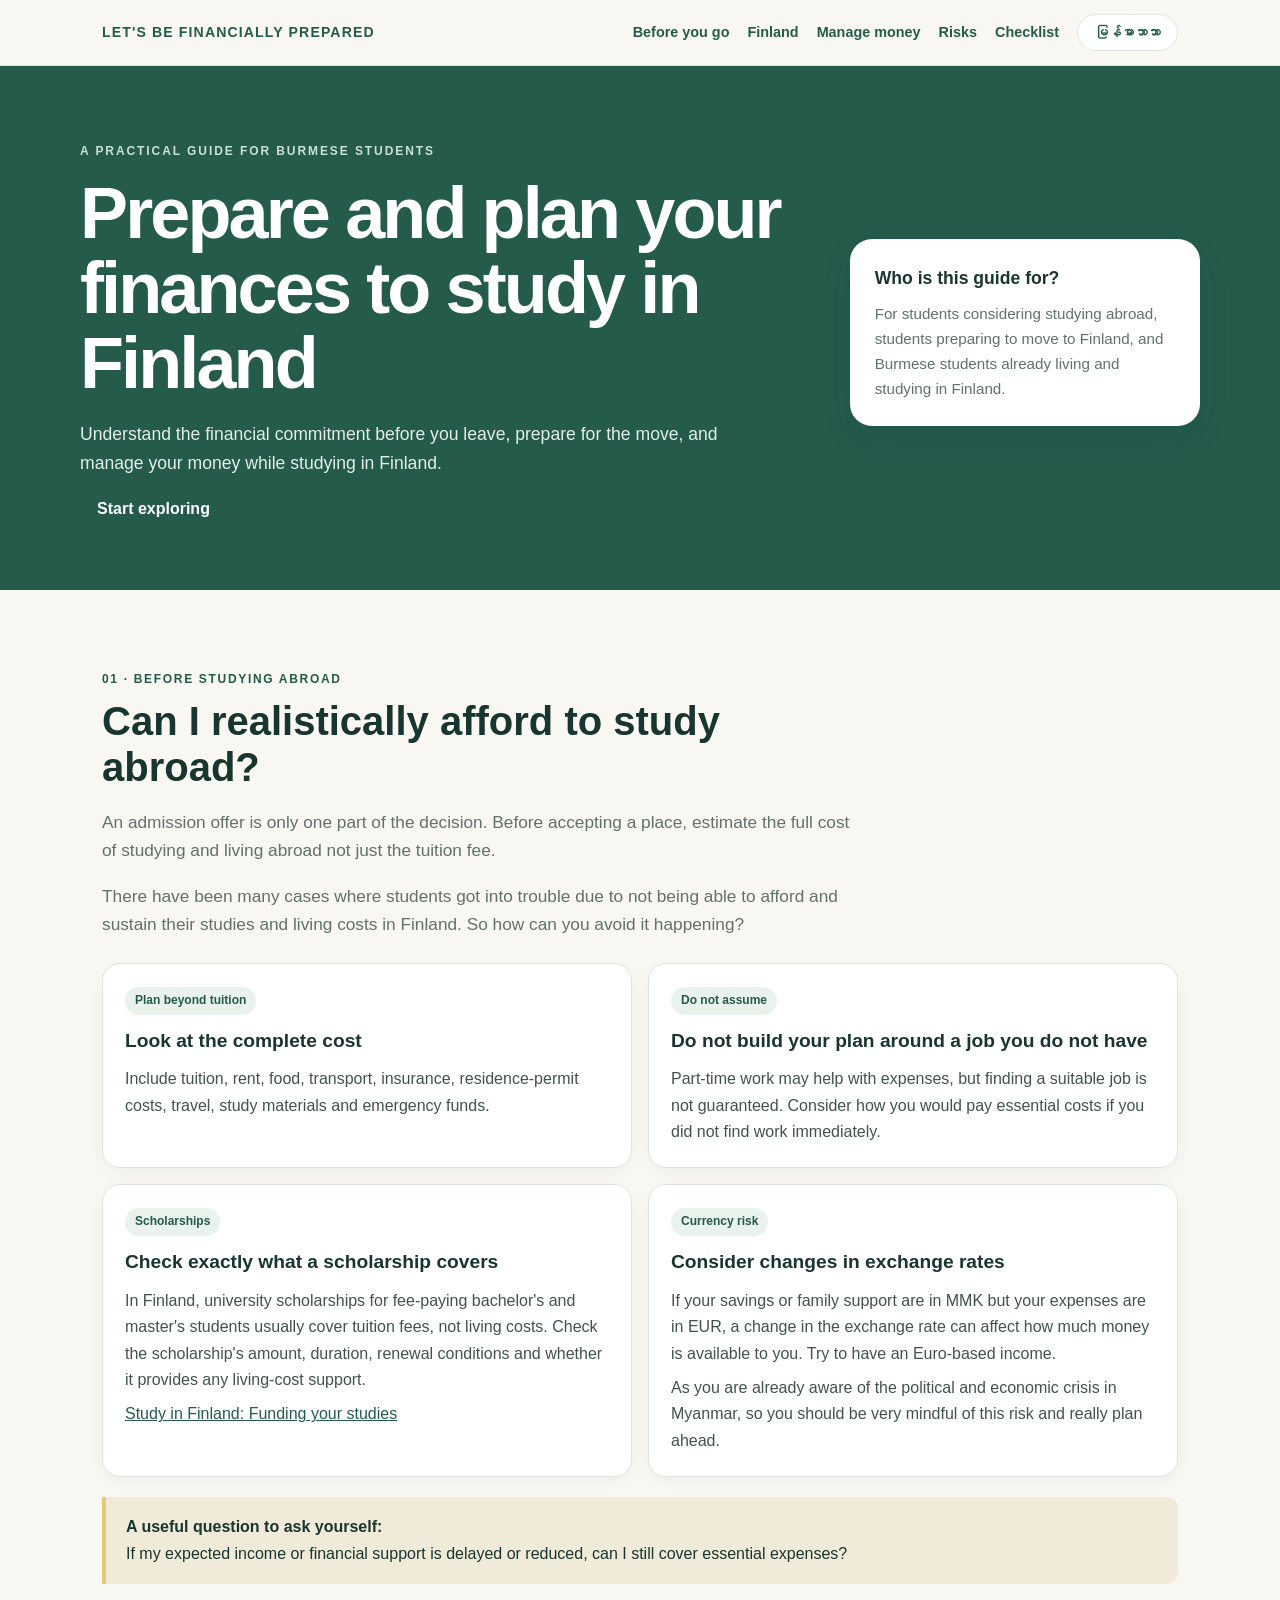
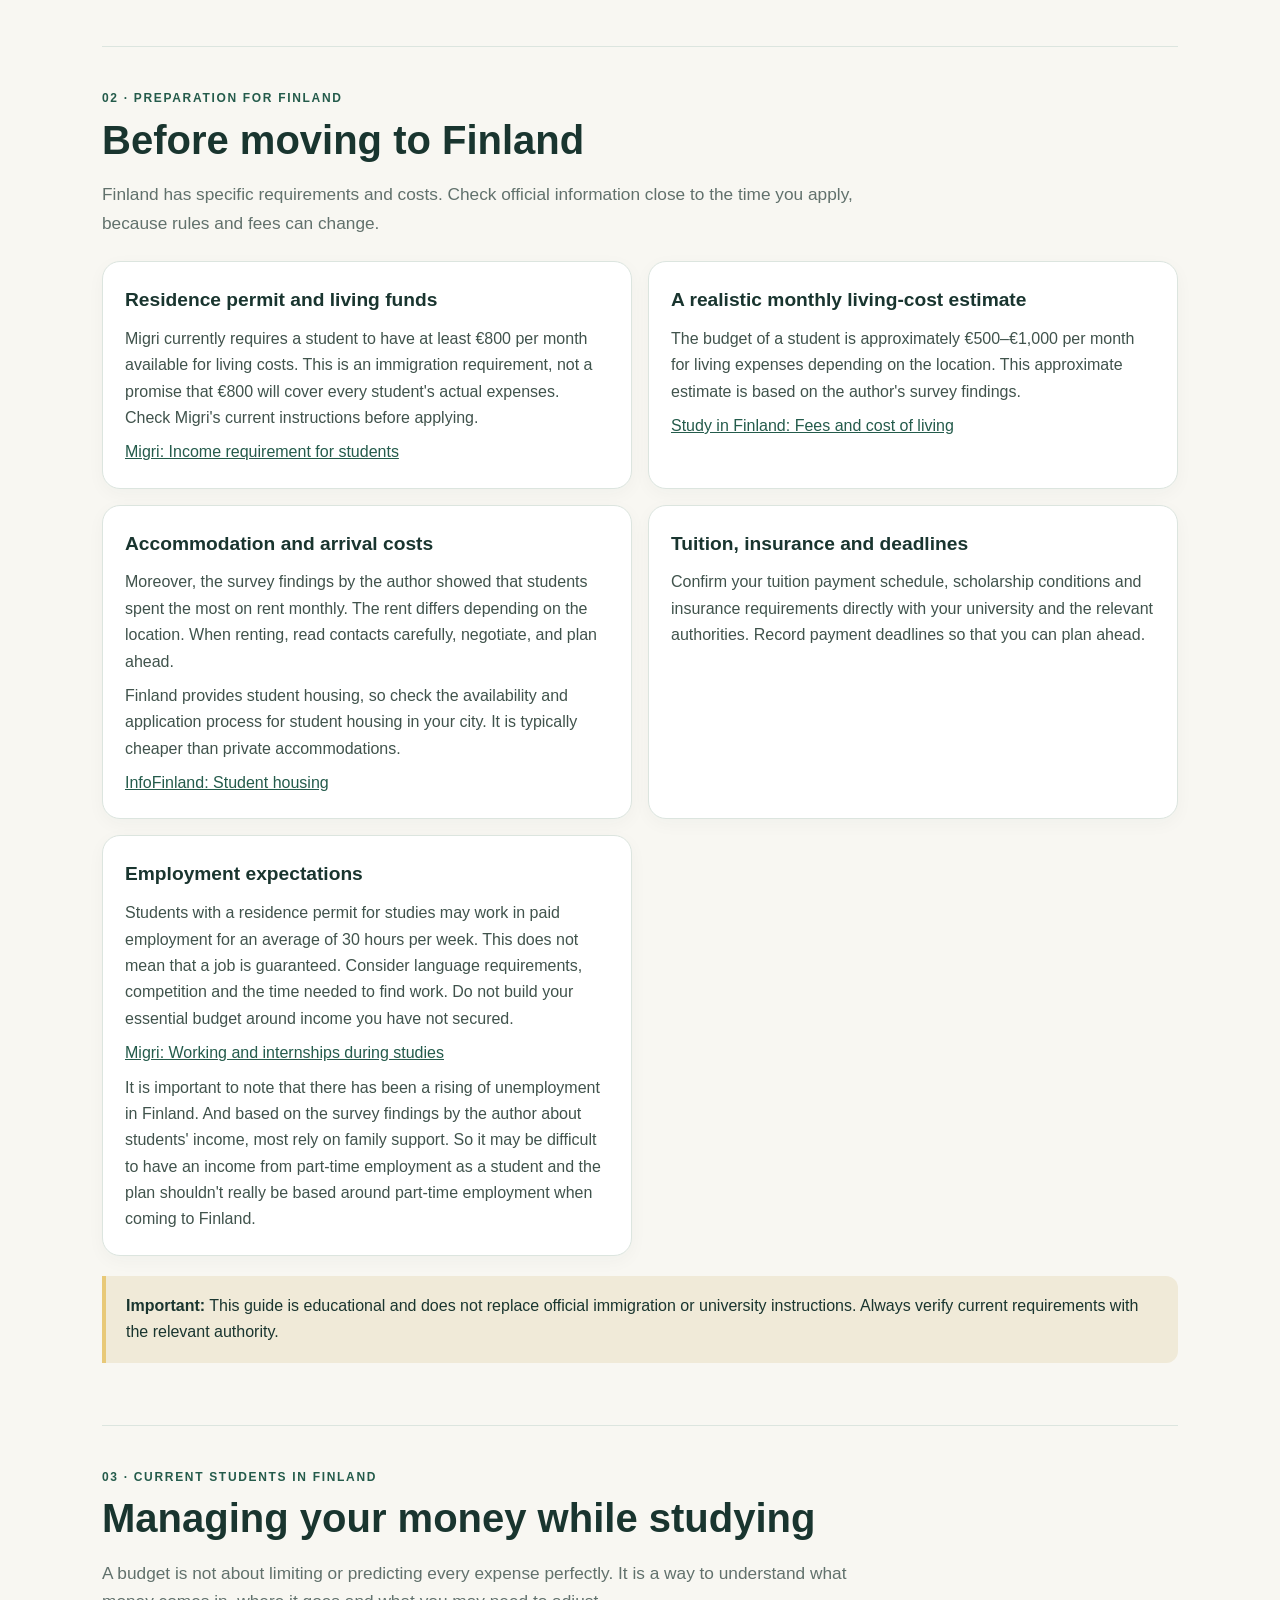
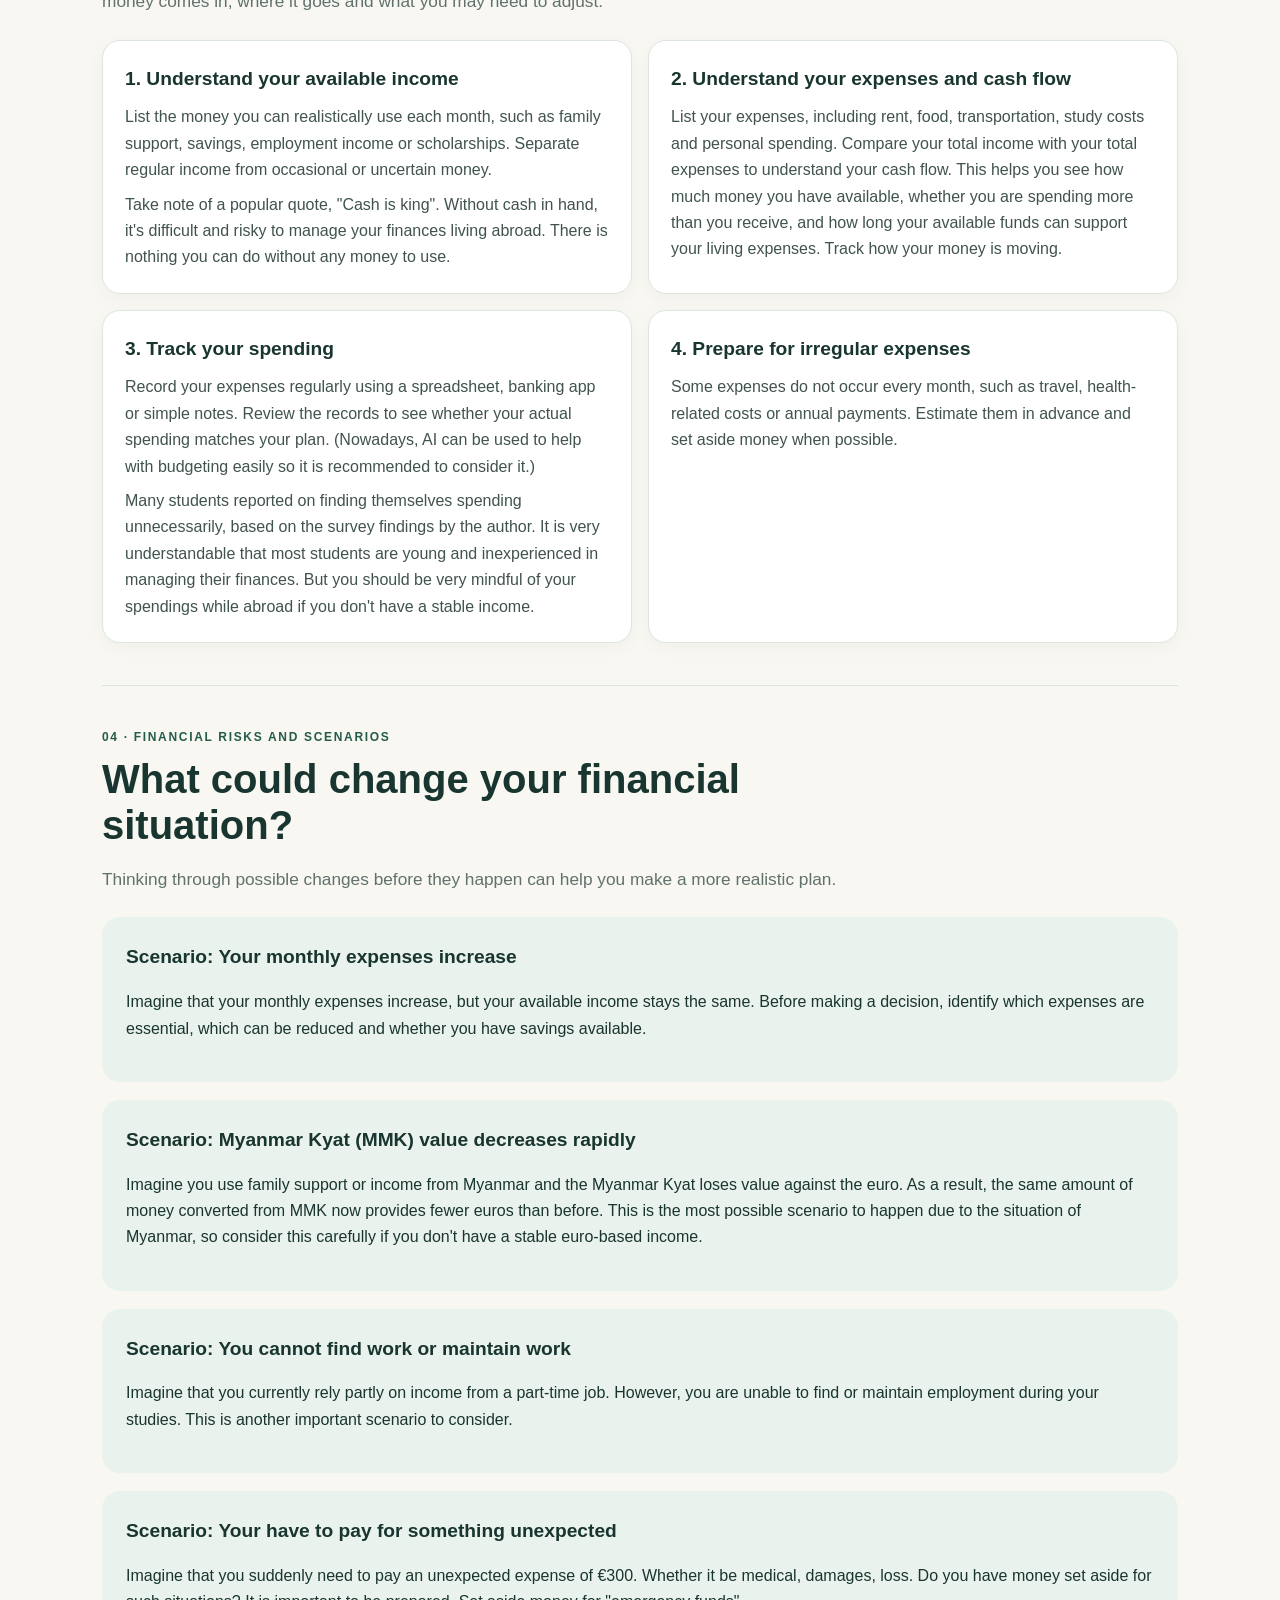
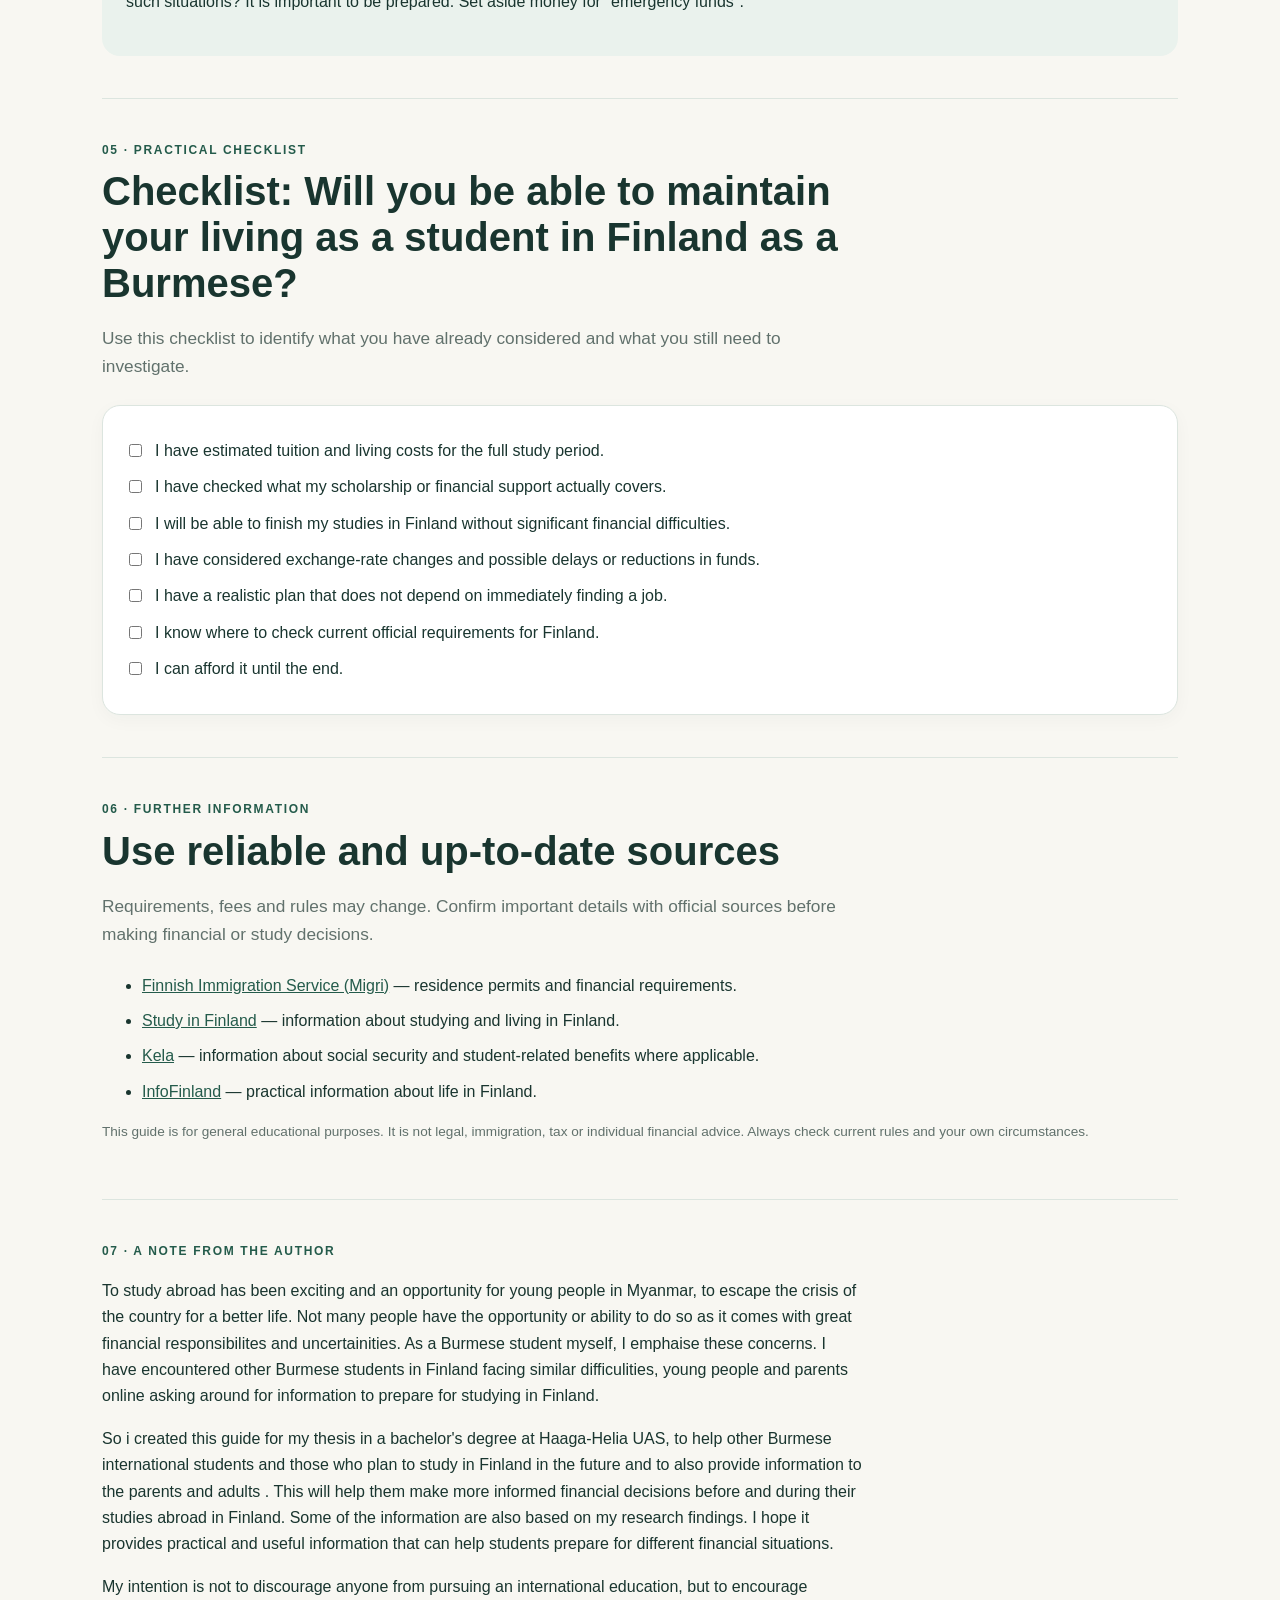
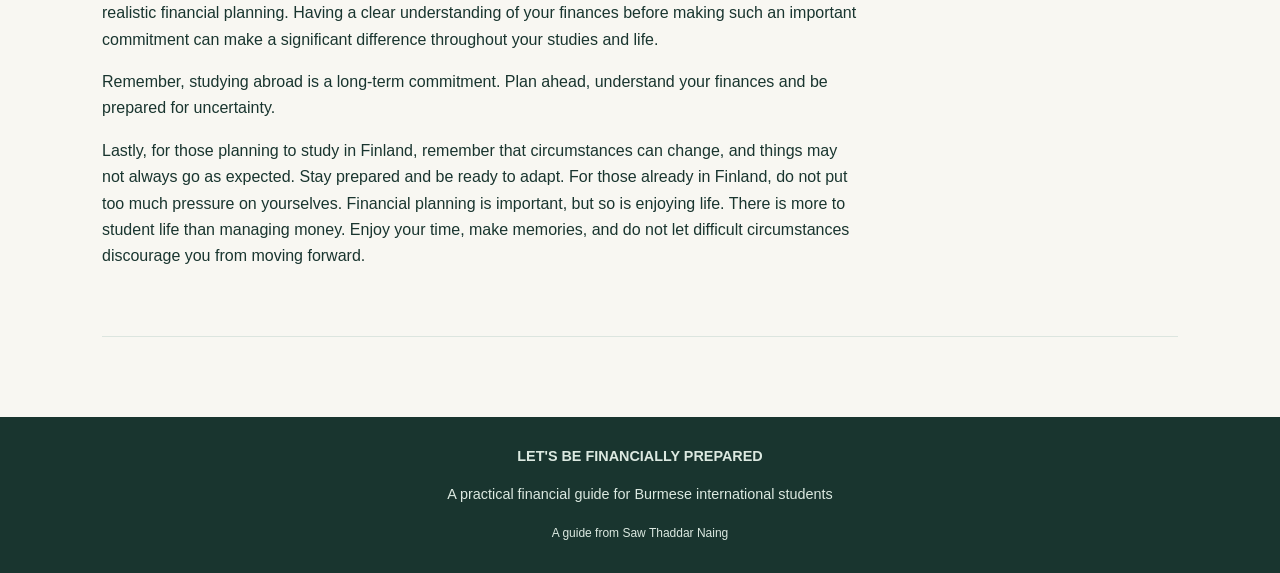
==== commit 4ba45d93: "mm" ====
--- a/index.html
+++ b/index.html
@@ -4,7 +4,8 @@
   <meta charset="UTF-8">
   <meta name="viewport" content="width=device-width, initial-scale=1.0">
   <meta name="description" content="A bilingual financial preparedness guide for Burmese students planning to study abroad and students studying in Finland.">
-  <title>Financially Prepared | Burmese Student Guide</title>
+  <link rel="icon" type="image/png" href="./image/favicon.png">
+  <title>Financial Guide for Burmese Students</title>
   <style>
     :root {
       --ink: #19352f; --muted: #61716c; --green: #245b4b; --mint: #eaf2ed;
@@ -44,7 +45,7 @@
     .callout { background: #f0ead8; border-left: 4px solid var(--gold); padding: 17px 20px; border-radius: 0 12px 12px 0; margin: 20px 0; }
     .steps { padding-left: 22px; }
     .steps li { padding: 4px 0 8px; }
-    .lang-my { display: none; }
+    body:not(.mm) .lang-my { display: none; }
     body.mm .lang-en { display: none; }
     body.mm .lang-my { display: block; }
     .bilingual-note { font-size: .85rem; color: var(--muted); }
